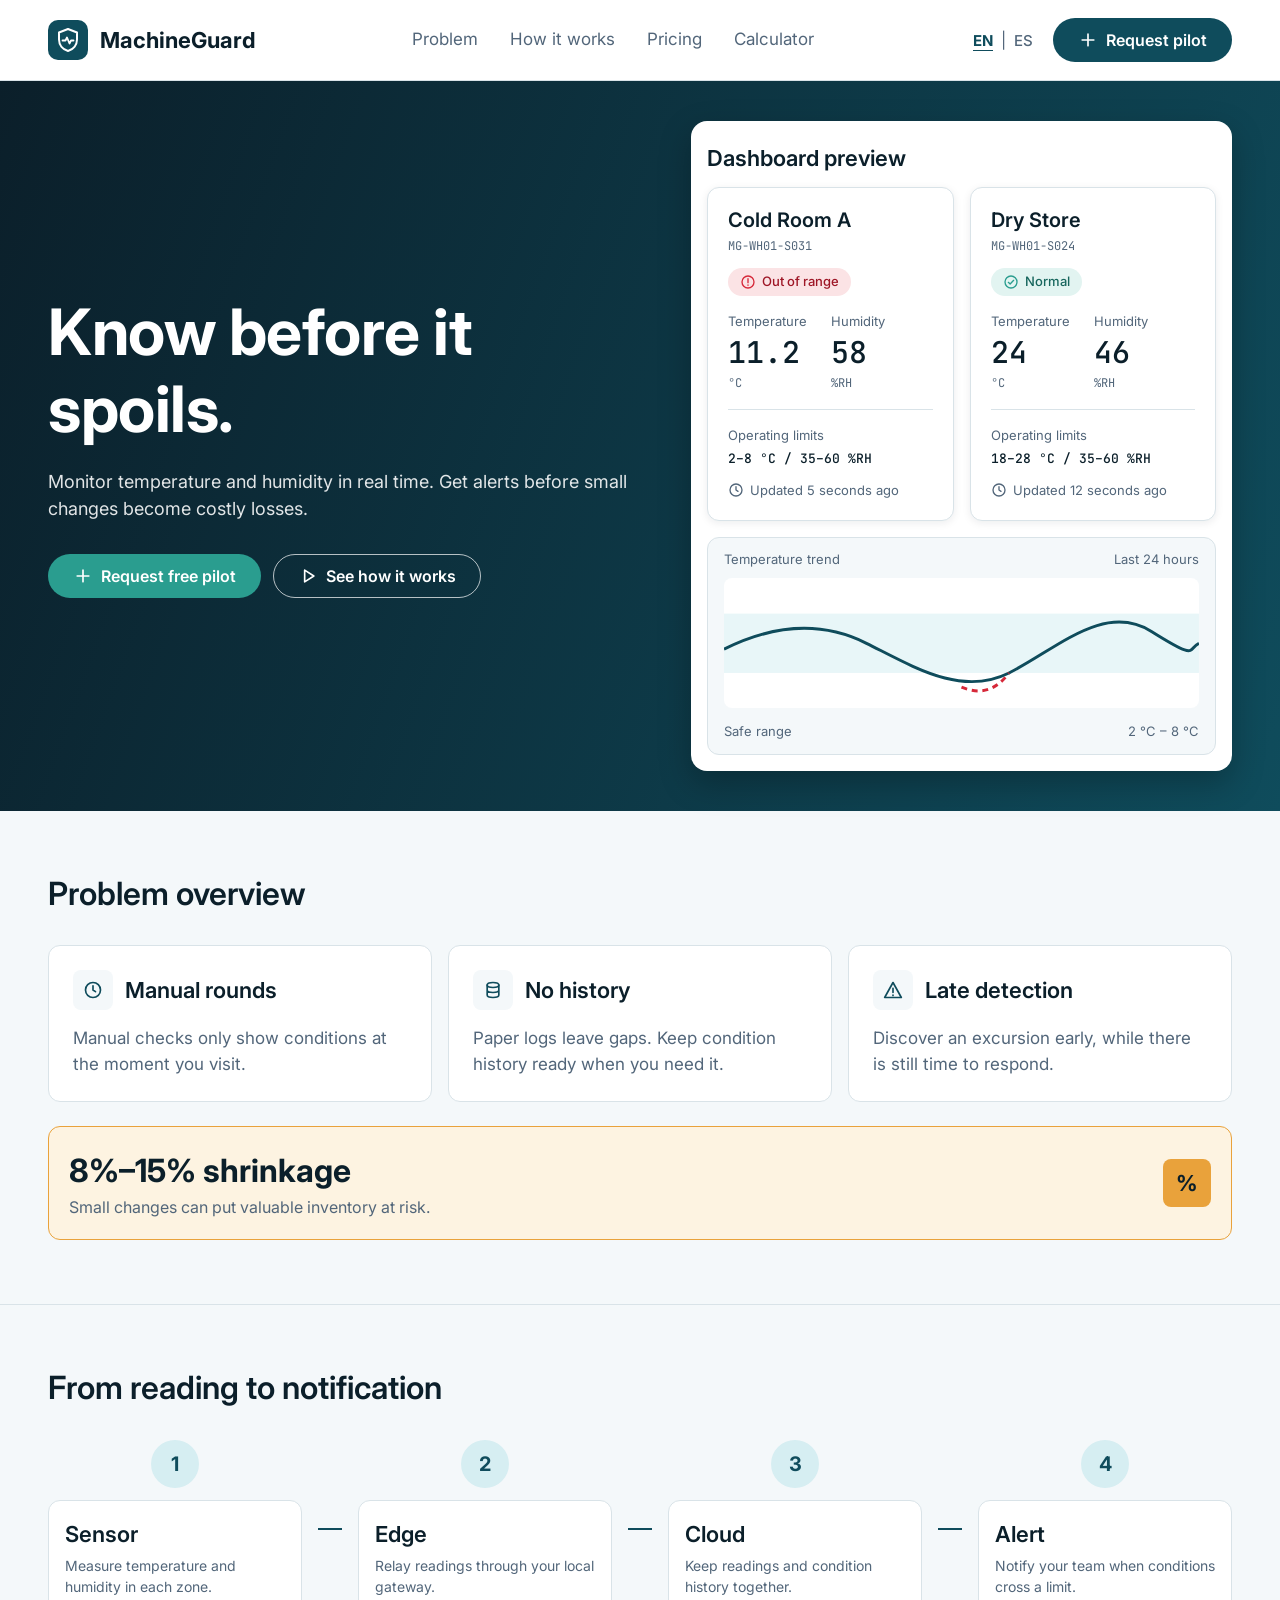
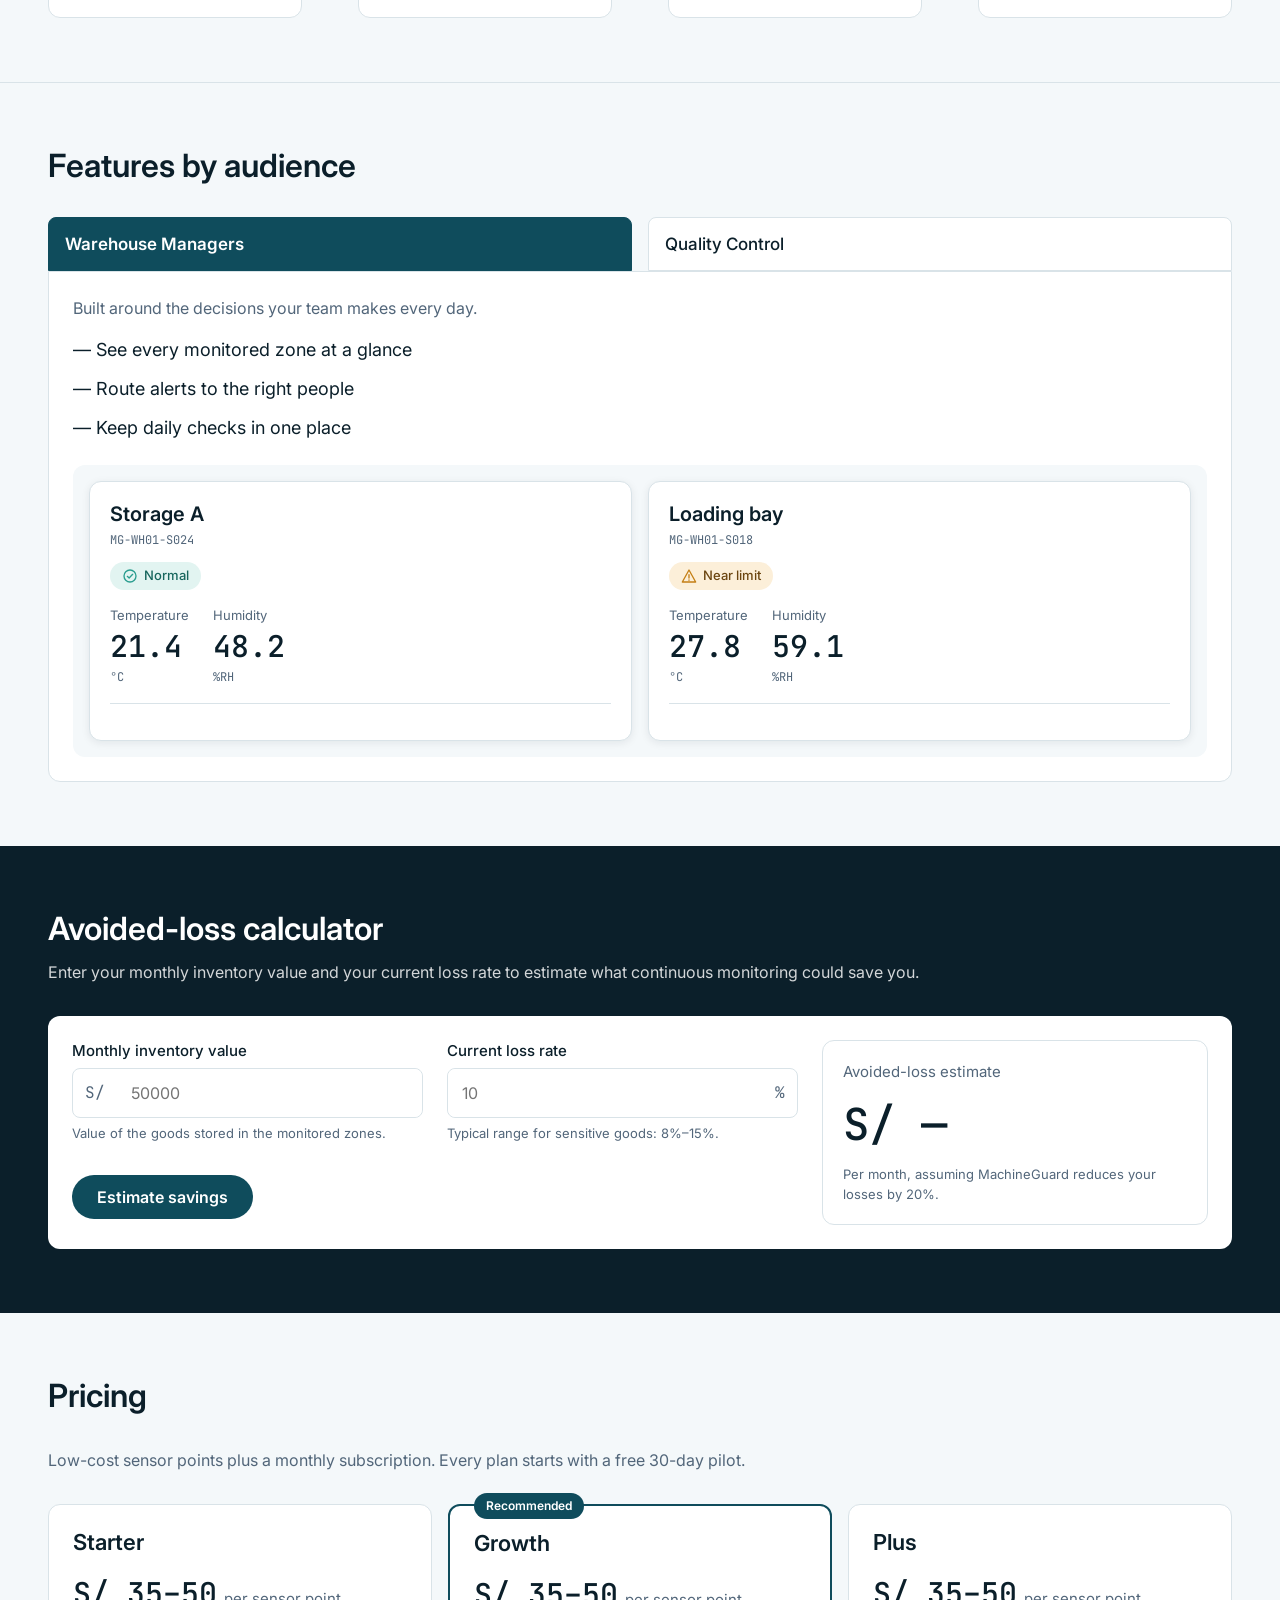
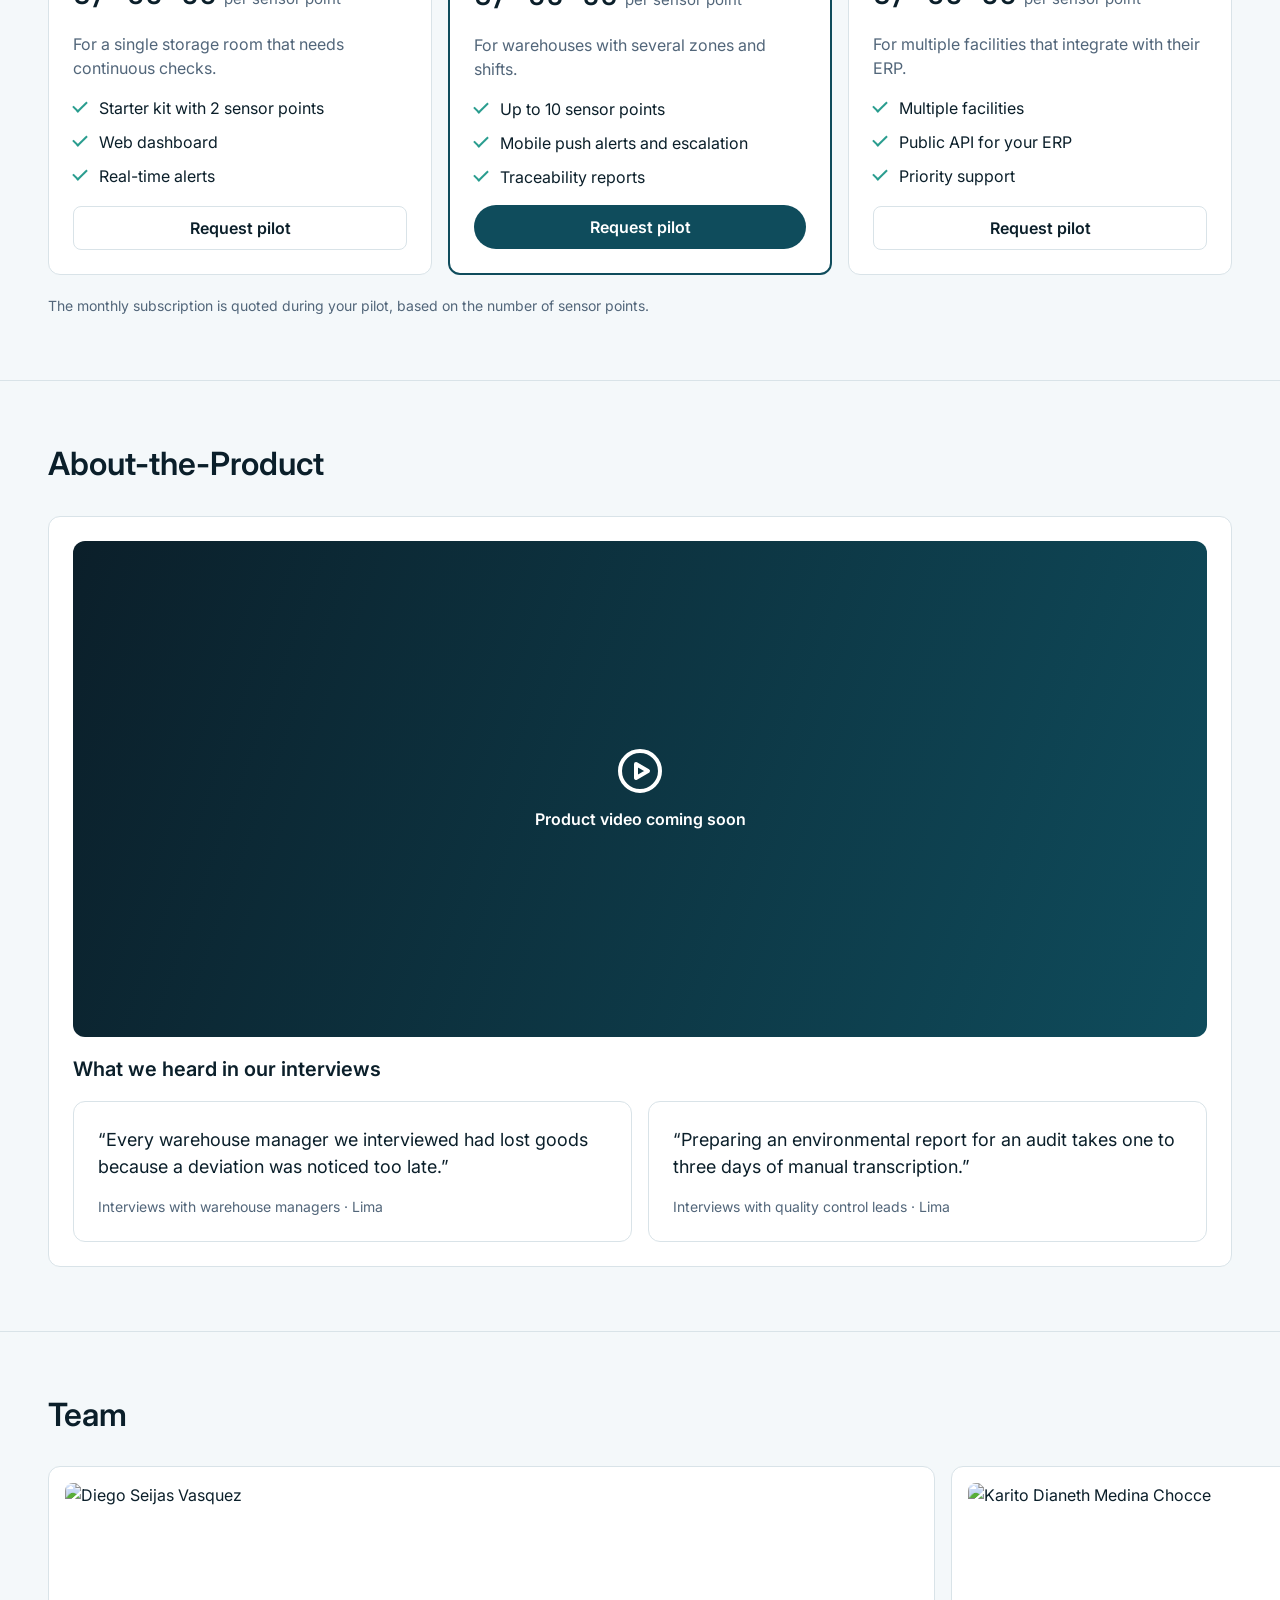
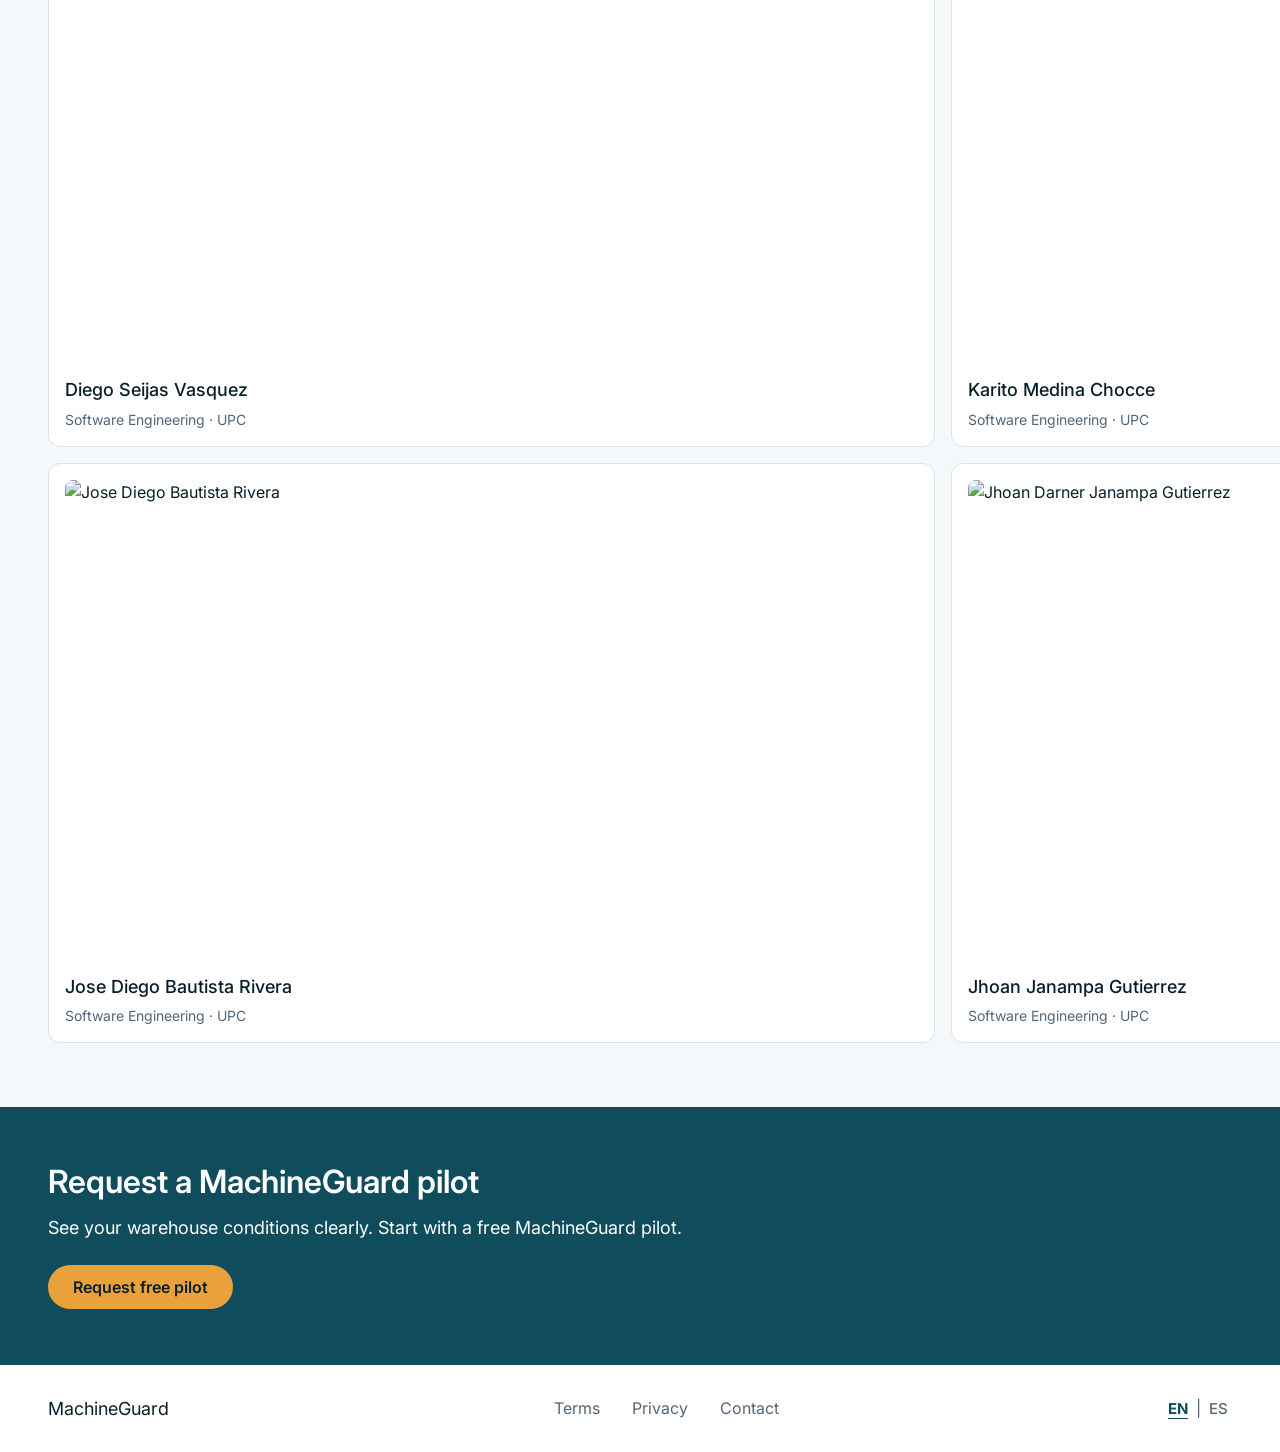
==== index.html @ 2f86d871 "feat(landing): add page structure and design system styles" ====
<!DOCTYPE html>
<html lang="en">
<head>
  <meta charset="UTF-8">
  <meta name="viewport" content="width=device-width, initial-scale=1">
  <title>MachineGuard – Low-cost temperature &amp; humidity monitoring for warehouses</title>
  <meta name="description" content="Continuous IoT monitoring with real-time alerts and audit-ready traceability. Starts at S/ 35 per sensor point.">
  <meta name="keywords" content="environmental monitoring, warehouse, IoT, temperature, humidity, alerts, traceability, Peru">
  <meta name="author" content="MachineGuard Team">
  <meta name="theme-color" content="#0F4C5C">
  <link rel="canonical" href="https://machineguard.github.io/MachineGuard-LandingPage/">
  <link rel="alternate" hreflang="en" href="https://machineguard.github.io/MachineGuard-LandingPage/?lang=en">
  <link rel="alternate" hreflang="es-419" href="https://machineguard.github.io/MachineGuard-LandingPage/?lang=es">

  <meta property="og:type" content="website">
  <meta property="og:title" content="MachineGuard – Know before it spoils">
  <meta property="og:description" content="Low-cost temperature and humidity monitoring with real-time alerts for warehouses.">
  <meta property="og:image" content="https://machineguard.github.io/MachineGuard-LandingPage/assets/img/og-image.png">
  <meta property="og:url" content="https://machineguard.github.io/MachineGuard-LandingPage/">

  <link rel="icon" href="assets/img/favicon.svg" type="image/svg+xml">
  <link rel="preconnect" href="https://fonts.googleapis.com">
  <link rel="preconnect" href="https://fonts.gstatic.com" crossorigin>
  <link href="https://fonts.googleapis.com/css2?family=Inter:wght@400;500;600;700&family=JetBrains+Mono:wght@500&display=swap" rel="stylesheet">
  <link rel="stylesheet" href="assets/css/styles.css">

  <script type="application/ld+json">
  {
    "@context": "https://schema.org",
    "@type": "SoftwareApplication",
    "name": "MachineGuard",
    "applicationCategory": "BusinessApplication",
    "operatingSystem": "Web, Android, iOS",
    "description": "IoT temperature and humidity monitoring with real-time alerts and audit-ready traceability for warehouses.",
    "offers": { "@type": "Offer", "price": "35", "priceCurrency": "PEN" }
  }
  </script>
</head>
<body>
  <a class="skip-link" href="#main" data-i18n="skip">Skip to content</a>

  <header class="site-header">
    <div class="container header-inner">
      <a class="brand" href="#top" aria-label="MachineGuard home">
        <svg class="brand-mark" viewBox="0 0 40 40" aria-hidden="true"><rect width="40" height="40" rx="10" fill="#0F4C5C"/><path d="M20 9l9 3.5v7c0 5.6-3.8 9.9-9 11.5-5.2-1.6-9-5.9-9-11.5v-7L20 9z" fill="none" stroke="#fff" stroke-width="2" stroke-linejoin="round"/><path d="M14.5 20.5h3l1.5-3 2.5 6 1.5-3h2.5" fill="none" stroke="#fff" stroke-width="1.8" stroke-linecap="round" stroke-linejoin="round"/></svg>
        <span>MachineGuard</span>
      </a>
      <nav class="main-nav" id="main-nav" aria-label="Main">
        <a href="#problem" data-i18n="nav.problem">Problem</a>
        <a href="#how" data-i18n="nav.how">How it works</a>
        <a href="#pricing" data-i18n="nav.pricing">Pricing</a>
        <a href="#calculator" data-i18n="nav.calculator">Calculator</a>
      </nav>
      <div class="header-actions">
        <div class="lang-switch" role="group" aria-label="Language">
          <button type="button" data-lang="en" aria-pressed="true">EN</button><span aria-hidden="true">|</span><button type="button" data-lang="es" aria-pressed="false">ES</button>
        </div>
        <button type="button" class="btn btn-primary js-open-pilot">
          <svg class="icon" viewBox="0 0 24 24" aria-hidden="true"><path d="M12 5v14M5 12h14"/></svg>
          <span data-i18n="cta.requestPilot">Request pilot</span>
        </button>
        <button type="button" class="menu-toggle" aria-controls="main-nav" aria-expanded="false" aria-label="Open menu" data-i18n-aria="menu">
          <svg class="icon" viewBox="0 0 24 24" aria-hidden="true"><path d="M4 7h16M4 12h16M4 17h16"/></svg>
        </button>
      </div>
    </div>
  </header>

  <main id="main">
    <section class="hero" id="top">
      <div class="container hero-inner">
        <div class="hero-copy">
          <h1 data-i18n="hero.title">Know before it spoils.</h1>
          <p class="lead" data-i18n="hero.lead">Monitor temperature and humidity in real time. Get alerts before small changes become costly losses.</p>
          <div class="hero-actions">
            <button type="button" class="btn btn-accent-green js-open-pilot">
              <svg class="icon" viewBox="0 0 24 24" aria-hidden="true"><path d="M12 5v14M5 12h14"/></svg>
              <span data-i18n="cta.requestFreePilot">Request free pilot</span>
            </button>
            <a class="btn btn-ghost-light" href="#how">
              <svg class="icon" viewBox="0 0 24 24" aria-hidden="true"><path d="M8 5l11 7-11 7z"/></svg>
              <span data-i18n="hero.secondary">See how it works</span>
            </a>
          </div>
        </div>

        <div class="preview-card" aria-label="Dashboard preview" data-i18n-aria="preview.label">
          <h2 class="preview-title" data-i18n="preview.title">Dashboard preview</h2>
          <div class="zone-grid">
            <article class="zone-card">
              <header><h3>Cold Room A</h3><span class="device">MG-WH01-S031</span></header>
              <span class="chip chip-error"><svg class="icon" viewBox="0 0 24 24" aria-hidden="true"><circle cx="12" cy="12" r="9"/><path d="M12 7v6M12 16.5v.5"/></svg><span data-i18n="state.out">Out of range</span></span>
              <dl class="readings">
                <div><dt data-i18n="var.temp">Temperature</dt><dd><span class="value">11.2</span><span class="unit">°C</span></dd></div>
                <div><dt data-i18n="var.hum">Humidity</dt><dd><span class="value">58</span><span class="unit">%RH</span></dd></div>
              </dl>
              <p class="limits"><span data-i18n="zone.limits">Operating limits</span><span class="mono">2–8 °C / 35–60 %RH</span></p>
              <p class="updated"><svg class="icon" viewBox="0 0 24 24" aria-hidden="true"><circle cx="12" cy="12" r="9"/><path d="M12 7v5l3 2"/></svg><span data-i18n="zone.updated5">Updated 5 seconds ago</span></p>
            </article>
            <article class="zone-card">
              <header><h3>Dry Store</h3><span class="device">MG-WH01-S024</span></header>
              <span class="chip chip-ok"><svg class="icon" viewBox="0 0 24 24" aria-hidden="true"><circle cx="12" cy="12" r="9"/><path d="M8 12.5l2.7 2.5L16 9.5"/></svg><span data-i18n="state.normal">Normal</span></span>
              <dl class="readings">
                <div><dt data-i18n="var.temp">Temperature</dt><dd><span class="value">24</span><span class="unit">°C</span></dd></div>
                <div><dt data-i18n="var.hum">Humidity</dt><dd><span class="value">46</span><span class="unit">%RH</span></dd></div>
              </dl>
              <p class="limits"><span data-i18n="zone.limits">Operating limits</span><span class="mono">18–28 °C / 35–60 %RH</span></p>
              <p class="updated"><svg class="icon" viewBox="0 0 24 24" aria-hidden="true"><circle cx="12" cy="12" r="9"/><path d="M12 7v5l3 2"/></svg><span data-i18n="zone.updated12">Updated 12 seconds ago</span></p>
            </article>
          </div>
          <figure class="trend">
            <figcaption><span data-i18n="preview.trend">Temperature trend</span><span data-i18n="preview.last24">Last 24 hours</span></figcaption>
            <svg viewBox="0 0 400 110" role="img" aria-label="Temperature trend chart with safe range band" data-i18n-aria="preview.chart">
              <rect x="0" y="30" width="400" height="50" fill="#D6EEF2" opacity=".55"/>
              <path d="M0 60 C40 40 80 35 120 55 S200 100 240 80 S320 20 360 45 S390 60 400 55" fill="none" stroke="#0F4C5C" stroke-width="2.5"/>
              <path d="M200 92 C215 98 228 96 240 80" fill="none" stroke="#D62839" stroke-width="2.5" stroke-dasharray="5 4"/>
            </svg>
            <p class="trend-foot"><span data-i18n="preview.safe">Safe range</span><span>2 °C – 8 °C</span></p>
          </figure>
        </div>
      </div>
    </section>

    <section class="section" id="problem" aria-labelledby="problem-title">
      <div class="container">
        <h2 id="problem-title" data-i18n="problem.title">Problem overview</h2>
        <div class="card-grid-3">
          <article class="card feature">
            <h3><span class="icon-box"><svg class="icon" viewBox="0 0 24 24" aria-hidden="true"><circle cx="12" cy="12" r="9"/><path d="M12 7v5l3 2"/></svg></span><span data-i18n="problem.c1.t">Manual rounds</span></h3>
            <p data-i18n="problem.c1.d">Manual checks only show conditions at the moment you visit.</p>
          </article>
          <article class="card feature">
            <h3><span class="icon-box"><svg class="icon" viewBox="0 0 24 24" aria-hidden="true"><ellipse cx="12" cy="6" rx="7" ry="3"/><path d="M5 6v12c0 1.7 3.1 3 7 3s7-1.3 7-3V6M5 12c0 1.7 3.1 3 7 3s7-1.3 7-3"/></svg></span><span data-i18n="problem.c2.t">No history</span></h3>
            <p data-i18n="problem.c2.d">Paper logs leave gaps. Keep condition history ready when you need it.</p>
          </article>
          <article class="card feature">
            <h3><span class="icon-box"><svg class="icon" viewBox="0 0 24 24" aria-hidden="true"><path d="M12 3l10 18H2L12 3z"/><path d="M12 10v5M12 18v.5"/></svg></span><span data-i18n="problem.c3.t">Late detection</span></h3>
            <p data-i18n="problem.c3.d">Discover an excursion early, while there is still time to respond.</p>
          </article>
        </div>
        <div class="banner-warn">
          <div>
            <p class="banner-figure">8%–15% <span data-i18n="problem.banner.word">shrinkage</span></p>
            <p data-i18n="problem.banner.d">Small changes can put valuable inventory at risk.</p>
          </div>
          <span class="banner-icon" aria-hidden="true">%</span>
        </div>
      </div>
    </section>

    <section class="section section-divider" id="how" aria-labelledby="how-title">
      <div class="container">
        <h2 id="how-title" data-i18n="how.title">From reading to notification</h2>
        <ol class="steps">
          <li><span class="step-num">1</span><div class="card"><h3 data-i18n="how.s1.t">Sensor</h3><p data-i18n="how.s1.d">Measure temperature and humidity in each zone.</p></div></li>
          <li><span class="step-num">2</span><div class="card"><h3 data-i18n="how.s2.t">Edge</h3><p data-i18n="how.s2.d">Relay readings through your local gateway.</p></div></li>
          <li><span class="step-num">3</span><div class="card"><h3 data-i18n="how.s3.t">Cloud</h3><p data-i18n="how.s3.d">Keep readings and condition history together.</p></div></li>
          <li><span class="step-num">4</span><div class="card"><h3 data-i18n="how.s4.t">Alert</h3><p data-i18n="how.s4.d">Notify your team when conditions cross a limit.</p></div></li>
        </ol>
      </div>
    </section>

    <section class="section section-divider" id="features" aria-labelledby="features-title">
      <div class="container">
        <h2 id="features-title" data-i18n="features.title">Features by audience</h2>
        <div class="tabs" role="tablist" aria-label="Audience">
          <button type="button" role="tab" id="tab-wh" aria-controls="panel-wh" aria-selected="true" data-i18n="features.wh">Warehouse Managers</button>
          <button type="button" role="tab" id="tab-qc" aria-controls="panel-qc" aria-selected="false" tabindex="-1" data-i18n="features.qc">Quality Control</button>
        </div>
        <div class="tab-panel" role="tabpanel" id="panel-wh" aria-labelledby="tab-wh">
          <div class="card">
            <p class="muted" data-i18n="features.intro">Built around the decisions your team makes every day.</p>
            <ul class="dash-list">
              <li data-i18n="features.wh.1">See every monitored zone at a glance</li>
              <li data-i18n="features.wh.2">Route alerts to the right people</li>
              <li data-i18n="features.wh.3">Keep daily checks in one place</li>
            </ul>
            <div class="zone-grid zone-grid-sm">
              <article class="zone-card"><header><h3>Storage A</h3><span class="device">MG-WH01-S024</span></header><span class="chip chip-ok"><svg class="icon" viewBox="0 0 24 24" aria-hidden="true"><circle cx="12" cy="12" r="9"/><path d="M8 12.5l2.7 2.5L16 9.5"/></svg><span data-i18n="state.normal">Normal</span></span><dl class="readings"><div><dt data-i18n="var.temp">Temperature</dt><dd><span class="value">21.4</span><span class="unit">°C</span></dd></div><div><dt data-i18n="var.hum">Humidity</dt><dd><span class="value">48.2</span><span class="unit">%RH</span></dd></div></dl></article>
              <article class="zone-card"><header><h3>Loading bay</h3><span class="device">MG-WH01-S018</span></header><span class="chip chip-warn"><svg class="icon" viewBox="0 0 24 24" aria-hidden="true"><path d="M12 3l10 18H2L12 3z"/><path d="M12 10v5M12 18v.5"/></svg><span data-i18n="state.near">Near limit</span></span><dl class="readings"><div><dt data-i18n="var.temp">Temperature</dt><dd><span class="value">27.8</span><span class="unit">°C</span></dd></div><div><dt data-i18n="var.hum">Humidity</dt><dd><span class="value">59.1</span><span class="unit">%RH</span></dd></div></dl></article>
            </div>
          </div>
        </div>
        <div class="tab-panel" role="tabpanel" id="panel-qc" aria-labelledby="tab-qc" hidden>
          <div class="card">
            <p class="muted" data-i18n="features.intro">Built around the decisions your team makes every day.</p>
            <ul class="dash-list">
              <li data-i18n="features.qc.1">Review temperature and humidity history</li>
              <li data-i18n="features.qc.2">Trace events and corrective actions</li>
              <li data-i18n="features.qc.3">Prepare records for quality reviews</li>
            </ul>
            <div class="zone-grid zone-grid-sm">
              <article class="zone-card"><header><h3>Cold Room A</h3><span class="device">MG-WH01-S031</span></header><span class="chip chip-error"><svg class="icon" viewBox="0 0 24 24" aria-hidden="true"><circle cx="12" cy="12" r="9"/><path d="M12 7v6M12 16.5v.5"/></svg><span data-i18n="state.out">Out of range</span></span><dl class="readings"><div><dt data-i18n="var.temp">Temperature</dt><dd><span class="value">11.2</span><span class="unit">°C</span></dd></div><div><dt data-i18n="var.hum">Humidity</dt><dd><span class="value">64.8</span><span class="unit">%RH</span></dd></div></dl></article>
              <article class="zone-card"><header><h3>Dry Store</h3><span class="device">MG-WH01-S024</span></header><span class="chip chip-ok"><svg class="icon" viewBox="0 0 24 24" aria-hidden="true"><circle cx="12" cy="12" r="9"/><path d="M8 12.5l2.7 2.5L16 9.5"/></svg><span data-i18n="state.normal">Normal</span></span><dl class="readings"><div><dt data-i18n="var.temp">Temperature</dt><dd><span class="value">24.0</span><span class="unit">°C</span></dd></div><div><dt data-i18n="var.hum">Humidity</dt><dd><span class="value">48.2</span><span class="unit">%RH</span></dd></div></dl></article>
            </div>
          </div>
        </div>
      </div>
    </section>

    <section class="section section-dark" id="calculator" aria-labelledby="calc-title">
      <div class="container">
        <h2 id="calc-title" data-i18n="calc.title">Avoided-loss calculator</h2>
        <p class="lead-sm" data-i18n="calc.lead">Enter your monthly inventory value and your current loss rate to estimate what continuous monitoring could save you.</p>
        <form class="calc-card" id="calc-form" novalidate>
          <div class="field">
            <label for="calc-value" data-i18n="calc.value">Monthly inventory value</label>
            <div class="input-affix"><span>S/</span><input id="calc-value" name="value" type="number" inputmode="decimal" min="1" step="any" placeholder="50000" aria-describedby="calc-value-help calc-value-error"></div>
            <p class="help" id="calc-value-help" data-i18n="calc.valueHelp">Value of the goods stored in the monitored zones.</p>
            <p class="error" id="calc-value-error" aria-live="polite"></p>
          </div>
          <div class="field">
            <label for="calc-rate" data-i18n="calc.rate">Current loss rate</label>
            <div class="input-affix"><input id="calc-rate" name="rate" type="number" inputmode="decimal" min="0.1" max="100" step="any" placeholder="10" aria-describedby="calc-rate-help calc-rate-error"><span>%</span></div>
            <p class="help" id="calc-rate-help" data-i18n="calc.rateHelp">Typical range for sensitive goods: 8%–15%.</p>
            <p class="error" id="calc-rate-error" aria-live="polite"></p>
          </div>
          <div class="calc-result" aria-live="polite">
            <p class="result-label" data-i18n="calc.result">Avoided-loss estimate</p>
            <p class="result-value mono" id="calc-output">S/ —</p>
            <p class="help" id="calc-detail" data-i18n="calc.resultHelp">Per month, assuming MachineGuard reduces your losses by 20%.</p>
          </div>
          <div class="calc-actions">
            <button type="submit" class="btn btn-primary" data-i18n="calc.submit">Estimate savings</button>
          </div>
        </form>
      </div>
    </section>

    <section class="section" id="pricing" aria-labelledby="pricing-title">
      <div class="container">
        <h2 id="pricing-title" data-i18n="pricing.title">Pricing</h2>
        <p class="lead-sm muted" data-i18n="pricing.lead">Low-cost sensor points plus a monthly subscription. Every plan starts with a free 30-day pilot.</p>
        <div class="card-grid-3 pricing">
          <article class="card plan">
            <h3>Starter</h3>
            <p class="price"><span class="mono">S/ 35–50</span> <small data-i18n="pricing.perPoint">per sensor point</small></p>
            <p class="muted" data-i18n="pricing.starter.d">For a single storage room that needs continuous checks.</p>
            <ul class="check-list">
              <li data-i18n="pricing.starter.1">Starter kit with 2 sensor points</li>
              <li data-i18n="pricing.f.dashboard">Web dashboard</li>
              <li data-i18n="pricing.f.alerts">Real-time alerts</li>
            </ul>
            <button type="button" class="btn btn-outline js-open-pilot" data-plan="Starter" data-i18n="cta.requestPilot">Request pilot</button>
          </article>
          <article class="card plan plan-featured">
            <span class="plan-badge" data-i18n="pricing.recommended">Recommended</span>
            <h3>Growth</h3>
            <p class="price"><span class="mono">S/ 35–50</span> <small data-i18n="pricing.perPoint">per sensor point</small></p>
            <p class="muted" data-i18n="pricing.growth.d">For warehouses with several zones and shifts.</p>
            <ul class="check-list">
              <li data-i18n="pricing.growth.1">Up to 10 sensor points</li>
              <li data-i18n="pricing.f.mobile">Mobile push alerts and escalation</li>
              <li data-i18n="pricing.f.reports">Traceability reports</li>
            </ul>
            <button type="button" class="btn btn-primary js-open-pilot" data-plan="Growth" data-i18n="cta.requestPilot">Request pilot</button>
          </article>
          <article class="card plan">
            <h3>Plus</h3>
            <p class="price"><span class="mono">S/ 35–50</span> <small data-i18n="pricing.perPoint">per sensor point</small></p>
            <p class="muted" data-i18n="pricing.plus.d">For multiple facilities that integrate with their ERP.</p>
            <ul class="check-list">
              <li data-i18n="pricing.plus.1">Multiple facilities</li>
              <li data-i18n="pricing.f.api">Public API for your ERP</li>
              <li data-i18n="pricing.f.support">Priority support</li>
            </ul>
            <button type="button" class="btn btn-outline js-open-pilot" data-plan="Plus" data-i18n="cta.requestPilot">Request pilot</button>
          </article>
        </div>
        <p class="note" data-i18n="pricing.note">The monthly subscription is quoted during your pilot, based on the number of sensor points.</p>
      </div>
    </section>

    <section class="section section-divider" id="product" aria-labelledby="product-title">
      <div class="container">
        <h2 id="product-title" data-i18n="product.title">About-the-Product</h2>
        <div class="card about-product">
          <div class="video-frame" id="product-video">
            <svg class="icon icon-lg" viewBox="0 0 24 24" aria-hidden="true"><circle cx="12" cy="12" r="10"/><path d="M10 8.5l6 3.5-6 3.5z"/></svg>
            <p data-i18n="product.video">Product video coming soon</p>
          </div>
          <h3 class="heard-title" data-i18n="product.heard">What we heard in our interviews</h3>
          <div class="card-grid-2">
            <blockquote class="card quote">
              <p data-i18n="product.q1">“Every warehouse manager we interviewed had lost goods because a deviation was noticed too late.”</p>
              <footer data-i18n="product.q1.src">Interviews with warehouse managers · Lima</footer>
            </blockquote>
            <blockquote class="card quote">
              <p data-i18n="product.q2">“Preparing an environmental report for an audit takes one to three days of manual transcription.”</p>
              <footer data-i18n="product.q2.src">Interviews with quality control leads · Lima</footer>
            </blockquote>
          </div>
        </div>
      </div>
    </section>

    <section class="section section-divider" id="team" aria-labelledby="team-title">
      <div class="container">
        <h2 id="team-title" data-i18n="team.title">Team</h2>
        <ul class="team-grid">
          <li class="card member"><img src="assets/img/team/diego-seijas.jpg" alt="Diego Seijas Vasquez" loading="lazy" width="480" height="480"><h3>Diego Seijas Vasquez</h3><p data-i18n="team.career">Software Engineering · UPC</p></li>
          <li class="card member"><img src="assets/img/team/karito.jpg" alt="Karito Dianeth Medina Chocce" loading="lazy" width="480" height="480"><h3>Karito Medina Chocce</h3><p data-i18n="team.career">Software Engineering · UPC</p></li>
          <li class="card member"><img src="assets/img/team/camilla.jpg" alt="Camilla Leonor Espinoza Vivas" loading="lazy" width="480" height="480"><h3>Camilla Espinoza Vivas</h3><p data-i18n="team.career">Software Engineering · UPC</p></li>
          <li class="card member"><div class="avatar" aria-hidden="true">SD</div><h3>Sandro Dinklange Arevalo</h3><p data-i18n="team.career">Software Engineering · UPC</p></li>
          <li class="card member"><img src="assets/img/team/jose-bautista.jpg" alt="Jose Diego Bautista Rivera" loading="lazy" width="480" height="480"><h3>Jose Diego Bautista Rivera</h3><p data-i18n="team.career">Software Engineering · UPC</p></li>
          <li class="card member"><img src="assets/img/team/jhoan.jpg" alt="Jhoan Darner Janampa Gutierrez" loading="lazy" width="480" height="480"><h3>Jhoan Janampa Gutierrez</h3><p data-i18n="team.career">Software Engineering · UPC</p></li>
          <li class="card member"><img src="assets/img/team/pedro.jpg" alt="Pedro Omar Lecca Villalobos" loading="lazy" width="480" height="480"><h3>Pedro Lecca Villalobos</h3><p data-i18n="team.career">Software Engineering · UPC</p></li>
        </ul>
      </div>
    </section>

    <section class="final-cta" aria-labelledby="final-title">
      <div class="container">
        <h2 id="final-title" data-i18n="final.title">Request a MachineGuard pilot</h2>
        <p data-i18n="final.d">See your warehouse conditions clearly. Start with a free MachineGuard pilot.</p>
        <button type="button" class="btn btn-amber js-open-pilot" data-i18n="cta.requestFreePilot">Request free pilot</button>
      </div>
    </section>
  </main>

  <footer class="site-footer">
    <div class="container footer-inner">
      <span class="footer-brand">MachineGuard</span>
      <nav aria-label="Legal">
        <a href="terms.html" data-i18n="footer.terms">Terms</a>
        <a href="privacy.html" data-i18n="footer.privacy">Privacy</a>
        <a href="mailto:contacto@machineguard.pe" data-i18n="footer.contact">Contact</a>
      </nav>
      <div class="lang-switch" role="group" aria-label="Language">
        <button type="button" data-lang="en" aria-pressed="true">EN</button><span aria-hidden="true">|</span><button type="button" data-lang="es" aria-pressed="false">ES</button>
      </div>
    </div>
  </footer>

  <dialog class="pilot-dialog" id="pilot-dialog" aria-labelledby="pilot-title">
    <form id="pilot-form" novalidate>
      <header class="dialog-head">
        <h2 id="pilot-title" data-i18n="pilot.title">Request a free pilot</h2>
        <button type="button" class="icon-btn js-close-pilot" aria-label="Close" data-i18n-aria="close">
          <svg class="icon" viewBox="0 0 24 24" aria-hidden="true"><path d="M6 6l12 12M18 6L6 18"/></svg>
        </button>
      </header>
      <p class="muted" data-i18n="pilot.lead">Try MachineGuard for 30 days in your warehouse with assisted installation.</p>
      <div class="form-grid">
        <div class="field"><label for="pf-company" data-i18n="pilot.company">Company</label><input id="pf-company" name="companyName" autocomplete="organization" required maxlength="150"><p class="error" aria-live="polite"></p></div>
        <div class="field"><label for="pf-contact" data-i18n="pilot.contact">Contact name</label><input id="pf-contact" name="contactName" autocomplete="name" required maxlength="150"><p class="error" aria-live="polite"></p></div>
        <div class="field"><label for="pf-email" data-i18n="pilot.email">Work email</label><input id="pf-email" name="contactEmail" type="email" autocomplete="email" required maxlength="150"><p class="error" aria-live="polite"></p></div>
        <div class="field"><label for="pf-phone" data-i18n="pilot.phone">Phone</label><input id="pf-phone" name="contactPhone" type="tel" autocomplete="tel" required maxlength="30" placeholder="+51 9XX XXX XXX"><p class="error" aria-live="polite"></p></div>
        <div class="field field-full">
          <label for="pf-industry" data-i18n="pilot.industry">Industry</label>
          <select id="pf-industry" name="industry" required>
            <option value="" data-i18n="pilot.industry.choose">Select an option</option>
            <option value="FOOD" data-i18n="pilot.industry.food">Food and beverages</option>
            <option value="PHARMA" data-i18n="pilot.industry.pharma">Pharmaceutical and medical devices</option>
            <option value="CHEMICAL" data-i18n="pilot.industry.chemical">Chemicals</option>
            <option value="VETERINARY" data-i18n="pilot.industry.vet">Veterinary and animal nutrition</option>
            <option value="OTHER" data-i18n="pilot.industry.other">Other manufacturing or storage</option>
          </select>
          <p class="error" aria-live="polite"></p>
        </div>
        <div class="field field-full">
          <label for="pf-loss" data-i18n="pilot.loss">Estimated monthly loss (optional)</label>
          <div class="input-affix"><span>S/</span><input id="pf-loss" name="estimatedMonthlyLoss" type="number" inputmode="decimal" min="0" step="any"></div>
          <p class="help" data-i18n="pilot.lossHelp">Filled in automatically if you used the calculator.</p>
        </div>
        <div class="field field-full check">
          <input id="pf-terms" name="acceptTerms" type="checkbox" required>
          <label for="pf-terms"><span data-i18n="pilot.terms1">I accept the</span> <a href="terms.html" target="_blank" rel="noopener" data-i18n="footer.terms">Terms</a> <span data-i18n="pilot.terms2">and the</span> <a href="privacy.html" target="_blank" rel="noopener" data-i18n="footer.privacy">Privacy</a> <span data-i18n="pilot.terms3">policy.</span></label>
          <p class="error" aria-live="polite"></p>
        </div>
      </div>
      <p class="form-status" id="pilot-status" role="status" aria-live="polite"></p>
      <div class="dialog-actions">
        <button type="button" class="btn btn-outline js-close-pilot" data-i18n="pilot.cancel">Cancel</button>
        <button type="submit" class="btn btn-primary" data-i18n="pilot.submit">Send request</button>
      </div>
    </form>
    <div class="pilot-success" id="pilot-success" hidden>
      <svg class="icon icon-lg ok" viewBox="0 0 24 24" aria-hidden="true"><circle cx="12" cy="12" r="9"/><path d="M8 12.5l2.7 2.5L16 9.5"/></svg>
      <h2 data-i18n="pilot.ok.title">Request received</h2>
      <p data-i18n="pilot.ok.d">Thank you. Our team will contact you within two business days to schedule your pilot.</p>
      <button type="button" class="btn btn-primary js-close-pilot" data-i18n="pilot.ok.close">Done</button>
    </div>
  </dialog>

  <script src="assets/js/config.js"></script>
  <script src="assets/js/i18n.js"></script>
  <script src="assets/js/main.js"></script>
</body>
</html>
---- assets/css/styles.css ----
:root {
  --mg-primary: #0F4C5C;
  --mg-primary-container: #D6EEF2;
  --mg-ok: #2A9D8F;
  --mg-warn: #E9A23B;
  --mg-error: #D62839;
  --mg-offline: #8A97A3;
  --mg-navy: #0B1F2A;
  --mg-slate: #52667A;
  --mg-bg: #F4F8FA;
  --mg-surface: #FFFFFF;
  --mg-border: #D9E3E8;
  --mg-radius: 12px;
  --mg-shadow: 0 2px 8px rgba(11, 31, 42, .08);
  --font: 'Inter', system-ui, sans-serif;
  --mono: 'JetBrains Mono', monospace;
}

*, *::before, *::after { box-sizing: border-box; }
html { scroll-behavior: smooth; scroll-padding-top: 88px; }
body { margin: 0; font-family: var(--font); font-size: 16px; line-height: 1.5; color: var(--mg-navy); background: var(--mg-bg); }
img { max-width: 100%; display: block; }
h1, h2, h3 { margin: 0; line-height: 1.2; }
h2 { font-size: 32px; font-weight: 600; margin-bottom: 32px; }
h3 { font-size: 22px; font-weight: 600; }
p { margin: 0; }
a { color: inherit; }
[hidden] { display: none !important; }

.container { width: 100%; max-width: 1232px; margin: 0 auto; padding: 0 24px; }
.mono { font-family: var(--mono); font-weight: 500; }
.muted { color: var(--mg-slate); }
.icon { width: 20px; height: 20px; fill: none; stroke: currentColor; stroke-width: 2; stroke-linecap: round; stroke-linejoin: round; flex-shrink: 0; }
.icon-lg { width: 48px; height: 48px; }

.skip-link { position: absolute; left: -999px; top: 8px; background: var(--mg-primary); color: #fff; padding: 8px 16px; border-radius: 8px; z-index: 100; }
.skip-link:focus { left: 8px; }
:focus-visible { outline: 2px solid var(--mg-primary); outline-offset: 2px; }
.section-dark :focus-visible, .hero :focus-visible, .final-cta :focus-visible { outline-color: #fff; }

/* Buttons */
.btn { display: inline-flex; align-items: center; justify-content: center; gap: 8px; min-height: 44px; padding: 10px 24px; border-radius: 999px; border: 1.5px solid transparent; font: 600 16px var(--font); text-decoration: none; cursor: pointer; transition: background .15s, transform .15s; }
.btn:active { transform: translateY(1px); }
.btn-primary { background: var(--mg-primary); color: #fff; }
.btn-primary:hover { background: #0c3e4b; }
.btn-accent-green { background: var(--mg-ok); color: #fff; }
.btn-accent-green:hover { background: #238a7e; }
.btn-ghost-light { color: #fff; border-color: rgba(255, 255, 255, .7); background: transparent; }
.btn-ghost-light:hover { background: rgba(255, 255, 255, .08); }
.btn-outline { background: var(--mg-surface); color: var(--mg-navy); border-color: var(--mg-border); border-radius: 8px; }
.btn-outline:hover { border-color: var(--mg-primary); }
.btn-amber { background: var(--mg-warn); color: var(--mg-navy); }
.btn-amber:hover { background: #df9426; }
.icon-btn { background: none; border: 0; padding: 10px; border-radius: 999px; cursor: pointer; color: var(--mg-navy); }
.icon-btn:hover { background: var(--mg-bg); }

/* Header */
.site-header { position: sticky; top: 0; z-index: 50; background: var(--mg-surface); border-bottom: 1px solid var(--mg-border); }
.header-inner { display: flex; align-items: center; gap: 24px; height: 80px; }
.brand { display: flex; align-items: center; gap: 12px; font-weight: 700; font-size: 22px; text-decoration: none; }
.brand-mark { width: 40px; height: 40px; }
.main-nav { display: flex; gap: 32px; margin: 0 auto; }
.main-nav a { color: var(--mg-slate); text-decoration: none; font-size: 17px; }
.main-nav a:hover { color: var(--mg-primary); }
.header-actions { display: flex; align-items: center; gap: 16px; }
.lang-switch { display: flex; align-items: center; gap: 4px; color: var(--mg-slate); }
.lang-switch button { background: none; border: 0; font: 500 15px var(--font); color: var(--mg-slate); padding: 6px 4px; cursor: pointer; }
.lang-switch button[aria-pressed="true"] { color: var(--mg-primary); font-weight: 700; text-decoration: underline; text-underline-offset: 4px; }
.menu-toggle { display: none; background: none; border: 1px solid var(--mg-border); border-radius: 8px; padding: 10px; cursor: pointer; color: var(--mg-navy); }

/* Hero */
.hero { background: linear-gradient(110deg, var(--mg-navy) 0%, var(--mg-primary) 100%); color: #fff; padding: 40px 0; }
.hero-inner { display: grid; grid-template-columns: 1.1fr 1fr; gap: 48px; align-items: center; }
.hero h1 { font-size: 64px; font-weight: 700; letter-spacing: -.5px; }
.hero .lead { font-size: 18px; margin: 20px 0 32px; max-width: 600px; color: rgba(255, 255, 255, .88); }
.hero-actions { display: flex; flex-wrap: wrap; gap: 12px; }
.preview-card { background: var(--mg-surface); color: var(--mg-navy); border-radius: 16px; padding: 24px 16px 16px; box-shadow: 0 12px 32px rgba(0, 0, 0, .25); }
.preview-title { font-size: 22px; margin: 0 0 16px; padding: 0 0 0 0; }

/* Zone cards */
.zone-grid { display: grid; grid-template-columns: 1fr 1fr; gap: 16px; }
.zone-card { background: var(--mg-surface); border: 1px solid var(--mg-border); border-radius: var(--mg-radius); padding: 20px; box-shadow: var(--mg-shadow); }
.zone-card header { margin-bottom: 12px; }
.zone-card h3 { font-size: 20px; }
.device { font-family: var(--mono); font-size: 12px; color: var(--mg-slate); }
.chip { display: inline-flex; align-items: center; gap: 6px; padding: 4px 12px; border-radius: 999px; font-size: 13px; font-weight: 500; }
.chip .icon { width: 16px; height: 16px; }
.chip-ok { background: #E2F4F1; color: #17665D; }
.chip-ok .icon { color: var(--mg-ok); }
.chip-warn { background: #FCEFD9; color: #6B4510; }
.chip-warn .icon { color: #C47F15; }
.chip-error { background: #FBE3E5; color: #9E1626; }
.chip-error .icon { color: var(--mg-error); }
.readings { display: flex; gap: 24px; margin: 16px 0; padding-bottom: 16px; border-bottom: 1px solid var(--mg-border); }
.readings dt { font-size: 13px; color: var(--mg-slate); }
.readings dd { margin: 4px 0 0; }
.readings .value { display: block; font-family: var(--mono); font-size: 30px; font-weight: 500; line-height: 1.1; }
.readings .unit { font-family: var(--mono); font-size: 12px; color: var(--mg-slate); }
.limits { display: flex; flex-direction: column; gap: 4px; font-size: 13px; color: var(--mg-slate); }
.limits .mono { color: var(--mg-navy); font-size: 13px; }
.updated { display: flex; align-items: center; gap: 6px; margin-top: 12px; font-size: 13px; color: var(--mg-slate); }
.updated .icon { width: 16px; height: 16px; }
.trend { margin: 16px 0 0; background: var(--mg-bg); border: 1px solid var(--mg-border); border-radius: var(--mg-radius); padding: 12px 16px; }
.trend figcaption, .trend-foot { display: flex; justify-content: space-between; font-size: 13px; color: var(--mg-slate); }
.trend svg { width: 100%; height: auto; margin: 8px 0; background: #fff; border-radius: 8px; }

/* Sections */
.section { padding: 64px 0; }
.section-divider { border-top: 1px solid var(--mg-border); }
.card { background: var(--mg-surface); border: 1px solid var(--mg-border); border-radius: var(--mg-radius); padding: 24px; }
.card-grid-3 { display: grid; grid-template-columns: repeat(3, 1fr); gap: 16px; }
.card-grid-2 { display: grid; grid-template-columns: repeat(2, 1fr); gap: 16px; }
.feature h3 { display: flex; align-items: center; gap: 12px; margin-bottom: 16px; }
.feature p { color: var(--mg-slate); font-size: 17px; }
.icon-box { display: inline-grid; place-items: center; width: 40px; height: 40px; border-radius: 8px; background: var(--mg-bg); color: var(--mg-primary); }
.banner-warn { display: flex; align-items: center; justify-content: space-between; gap: 16px; margin-top: 24px; padding: 20px; background: #FDF3E1; border: 1px solid var(--mg-warn); border-radius: var(--mg-radius); }
.banner-figure { font-size: 32px; font-weight: 700; }
.banner-warn p:last-child { color: var(--mg-slate); }
.banner-icon { display: grid; place-items: center; width: 48px; height: 48px; border-radius: 8px; background: var(--mg-warn); font-weight: 700; font-size: 22px; }

.steps { list-style: none; padding: 0; margin: 0; display: grid; grid-template-columns: repeat(4, 1fr); gap: 56px; counter-reset: none; }
.steps li { position: relative; display: flex; flex-direction: column; align-items: center; gap: 12px; }
.steps li:not(:last-child)::after { content: ''; position: absolute; right: -40px; top: 88px; width: 24px; height: 2px; background: var(--mg-primary); }
.step-num { display: grid; place-items: center; width: 48px; height: 48px; border-radius: 50%; background: var(--mg-primary-container); color: var(--mg-primary); font-weight: 700; font-size: 20px; }
.steps .card { width: 100%; padding: 20px 16px; }
.steps h3 { margin-bottom: 8px; }
.steps p { font-size: 14px; color: var(--mg-slate); }

.tabs { display: grid; grid-template-columns: 1fr 1fr; gap: 16px; margin-bottom: 0; }
.tabs [role="tab"] { text-align: left; padding: 16px; border: 1px solid var(--mg-border); border-radius: 8px 8px 0 0; background: var(--mg-surface); font: 500 17px var(--font); color: var(--mg-navy); cursor: pointer; }
.tabs [role="tab"][aria-selected="true"] { background: var(--mg-primary); color: #fff; border-color: var(--mg-primary); font-weight: 600; }
.tab-panel .card { border-top-left-radius: 0; border-top-right-radius: 0; }
.dash-list { list-style: none; padding: 0; margin: 16px 0 24px; display: grid; gap: 12px; font-size: 18px; }
.dash-list li::before { content: '— '; }
.zone-grid-sm { background: var(--mg-bg); padding: 16px; border-radius: var(--mg-radius); }

/* Calculator */
.section-dark { background: var(--mg-navy); color: #fff; }
.section-dark h2 { margin-bottom: 12px; }
.lead-sm { margin-bottom: 32px; }
.section-dark .lead-sm { color: rgba(255, 255, 255, .82); }
.calc-card { display: grid; grid-template-columns: 1fr 1fr 1.1fr; gap: 24px; align-items: start; background: var(--mg-surface); color: var(--mg-navy); border-radius: var(--mg-radius); padding: 24px; }
.calc-result { grid-row: span 2; border: 1px solid var(--mg-border); border-radius: var(--mg-radius); padding: 20px; }
.result-label { font-size: 15px; color: var(--mg-slate); }
.result-value { font-size: 44px; margin: 8px 0; word-break: break-word; }
.calc-actions { grid-column: 1 / 3; }

/* Forms */
.field { display: flex; flex-direction: column; gap: 6px; }
.field label { font-weight: 500; font-size: 15px; }
.field input, .field select { width: 100%; min-height: 48px; padding: 10px 14px; border: 1.5px solid var(--mg-border); border-radius: 8px; font: 400 16px var(--font); color: var(--mg-navy); background: #fff; }
.field input:focus, .field select:focus { outline: none; border-color: var(--mg-primary); box-shadow: 0 0 0 3px rgba(15, 76, 92, .15); }
.input-affix { display: flex; align-items: center; border: 1.5px solid var(--mg-border); border-radius: 8px; background: #fff; }
.input-affix:focus-within { border-color: var(--mg-primary); box-shadow: 0 0 0 3px rgba(15, 76, 92, .15); }
.input-affix span { padding: 0 12px; color: var(--mg-slate); font-family: var(--mono); }
.input-affix input { border: 0; box-shadow: none !important; }
.field.invalid input, .field.invalid select, .field.invalid .input-affix { border-color: var(--mg-error); }
.help { font-size: 13px; color: var(--mg-slate); }
.error { font-size: 13px; color: var(--mg-error); min-height: 0; }
.error:empty { display: none; }

/* Pricing */
.pricing .plan { position: relative; display: flex; flex-direction: column; gap: 16px; }
.plan .price { font-size: 30px; font-weight: 700; }
.plan .price small { font-size: 15px; font-weight: 400; color: var(--mg-slate); }
.plan .btn { margin-top: auto; }
.plan-featured { border: 2px solid var(--mg-primary); }
.plan-badge { position: absolute; top: -13px; left: 24px; background: var(--mg-primary); color: #fff; font-size: 12px; font-weight: 600; padding: 4px 12px; border-radius: 999px; }
.check-list { list-style: none; padding: 0; margin: 0; display: grid; gap: 10px; }
.check-list li { padding-left: 26px; position: relative; }
.check-list li::before { content: ''; position: absolute; left: 0; top: 5px; width: 14px; height: 8px; border-left: 2px solid var(--mg-ok); border-bottom: 2px solid var(--mg-ok); transform: rotate(-45deg); }
.note { margin-top: 20px; font-size: 14px; color: var(--mg-slate); }

/* About the product */
.about-product { display: grid; gap: 20px; }
.video-frame { aspect-ratio: 16 / 7; display: grid; place-content: center; justify-items: center; gap: 12px; border-radius: var(--mg-radius); background: linear-gradient(110deg, var(--mg-navy), var(--mg-primary)); color: #fff; font-weight: 600; }
.video-frame iframe { width: 100%; height: 100%; border: 0; border-radius: var(--mg-radius); }
.heard-title { font-size: 20px; }
.quote { margin: 0; }
.quote p { font-size: 18px; margin-bottom: 16px; }
.quote footer { color: var(--mg-slate); font-size: 14px; }

/* Team */
.team-grid { list-style: none; padding: 0; margin: 0; display: grid; grid-template-columns: repeat(4, 1fr); gap: 16px; }
.member { padding: 16px; }
.member img, .member .avatar { width: 100%; aspect-ratio: 16 / 9; object-fit: cover; object-position: center 30%; border-radius: 8px; margin-bottom: 16px; }
.member .avatar { display: grid; place-items: center; background: var(--mg-primary-container); color: var(--mg-primary); font-weight: 700; font-size: 32px; }
.member h3 { font-size: 18px; font-weight: 500; margin-bottom: 8px; }
.member p { color: var(--mg-slate); font-size: 14px; }

/* Final CTA and footer */
.final-cta { background: var(--mg-primary); color: #fff; padding: 56px 0; }
.final-cta h2 { margin-bottom: 12px; }
.final-cta p { margin-bottom: 24px; font-size: 18px; }
.site-footer { background: var(--mg-surface); padding: 28px 0; }
.footer-inner { display: flex; align-items: center; justify-content: space-between; gap: 24px; flex-wrap: wrap; }
.footer-brand { font-size: 18px; }
.site-footer nav { display: flex; gap: 32px; }
.site-footer nav a { color: var(--mg-slate); text-decoration: none; }
.site-footer nav a:hover { color: var(--mg-primary); text-decoration: underline; }

/* Pilot dialog */
.pilot-dialog { width: min(640px, calc(100% - 32px)); max-height: calc(100dvh - 32px); border: 0; border-radius: 16px; padding: 28px; color: var(--mg-navy); box-shadow: 0 24px 48px rgba(11, 31, 42, .3); }
.pilot-dialog::backdrop { background: rgba(11, 31, 42, .6); }
.dialog-head { display: flex; align-items: center; justify-content: space-between; gap: 16px; margin-bottom: 8px; }
.dialog-head h2 { font-size: 24px; margin: 0; }
.form-grid { display: grid; grid-template-columns: 1fr 1fr; gap: 16px; margin-top: 20px; }
.field-full { grid-column: 1 / -1; }
.field.check { flex-direction: row; flex-wrap: wrap; align-items: center; gap: 10px; }
.field.check input { width: 20px; min-height: 20px; height: 20px; accent-color: var(--mg-primary); }
.field.check label { font-weight: 400; }
.field.check .error { width: 100%; }
.form-status { margin-top: 16px; font-size: 14px; color: var(--mg-error); }
.form-status:empty { display: none; }
.dialog-actions { display: flex; justify-content: flex-end; gap: 12px; margin-top: 24px; }
.pilot-success { text-align: center; display: grid; gap: 16px; justify-items: center; padding: 16px 0; }
.pilot-success .ok { color: var(--mg-ok); }

/* Responsive */
@media (max-width: 1100px) {
  .hero h1 { font-size: 48px; }
  .hero-inner { grid-template-columns: 1fr; }
  .steps { grid-template-columns: repeat(2, 1fr); gap: 24px; }
  .steps li::after { display: none; }
  .team-grid { grid-template-columns: repeat(3, 1fr); }
}

@media (max-width: 960px) {
  .menu-toggle { display: inline-flex; }
  .header-actions .btn { display: none; }
  .main-nav { display: none; position: absolute; top: 80px; left: 0; right: 0; flex-direction: column; gap: 0; background: var(--mg-surface); border-bottom: 1px solid var(--mg-border); box-shadow: var(--mg-shadow); }
  .main-nav.open { display: flex; }
  .main-nav a { padding: 16px 24px; border-top: 1px solid var(--mg-border); }
  .header-actions { margin-left: auto; }
  .card-grid-3, .card-grid-2 { grid-template-columns: 1fr; }
  .calc-card { grid-template-columns: 1fr; }
  .calc-result { grid-row: auto; }
  .calc-actions { grid-column: auto; }
  .tabs [role="tab"] { font-size: 15px; }
}

@media (max-width: 600px) {
  .container { padding: 0 16px; }
  h2 { font-size: 24px; margin-bottom: 24px; }
  .hero h1 { font-size: 34px; }
  .hero .lead { font-size: 16px; }
  .hero-actions .btn { flex: 1 1 100%; }
  .zone-grid { grid-template-columns: 1fr; }
  .steps { grid-template-columns: 1fr; }
  .section { padding: 48px 0; }
  .team-grid { grid-template-columns: repeat(2, 1fr); }
  .form-grid { grid-template-columns: 1fr; }
  .result-value { font-size: 34px; }
  .pilot-dialog { padding: 20px; }
  .footer-inner { flex-direction: column; align-items: flex-start; }
}

@media (prefers-reduced-motion: reduce) {
  html { scroll-behavior: auto; }
  .btn { transition: none; }
}
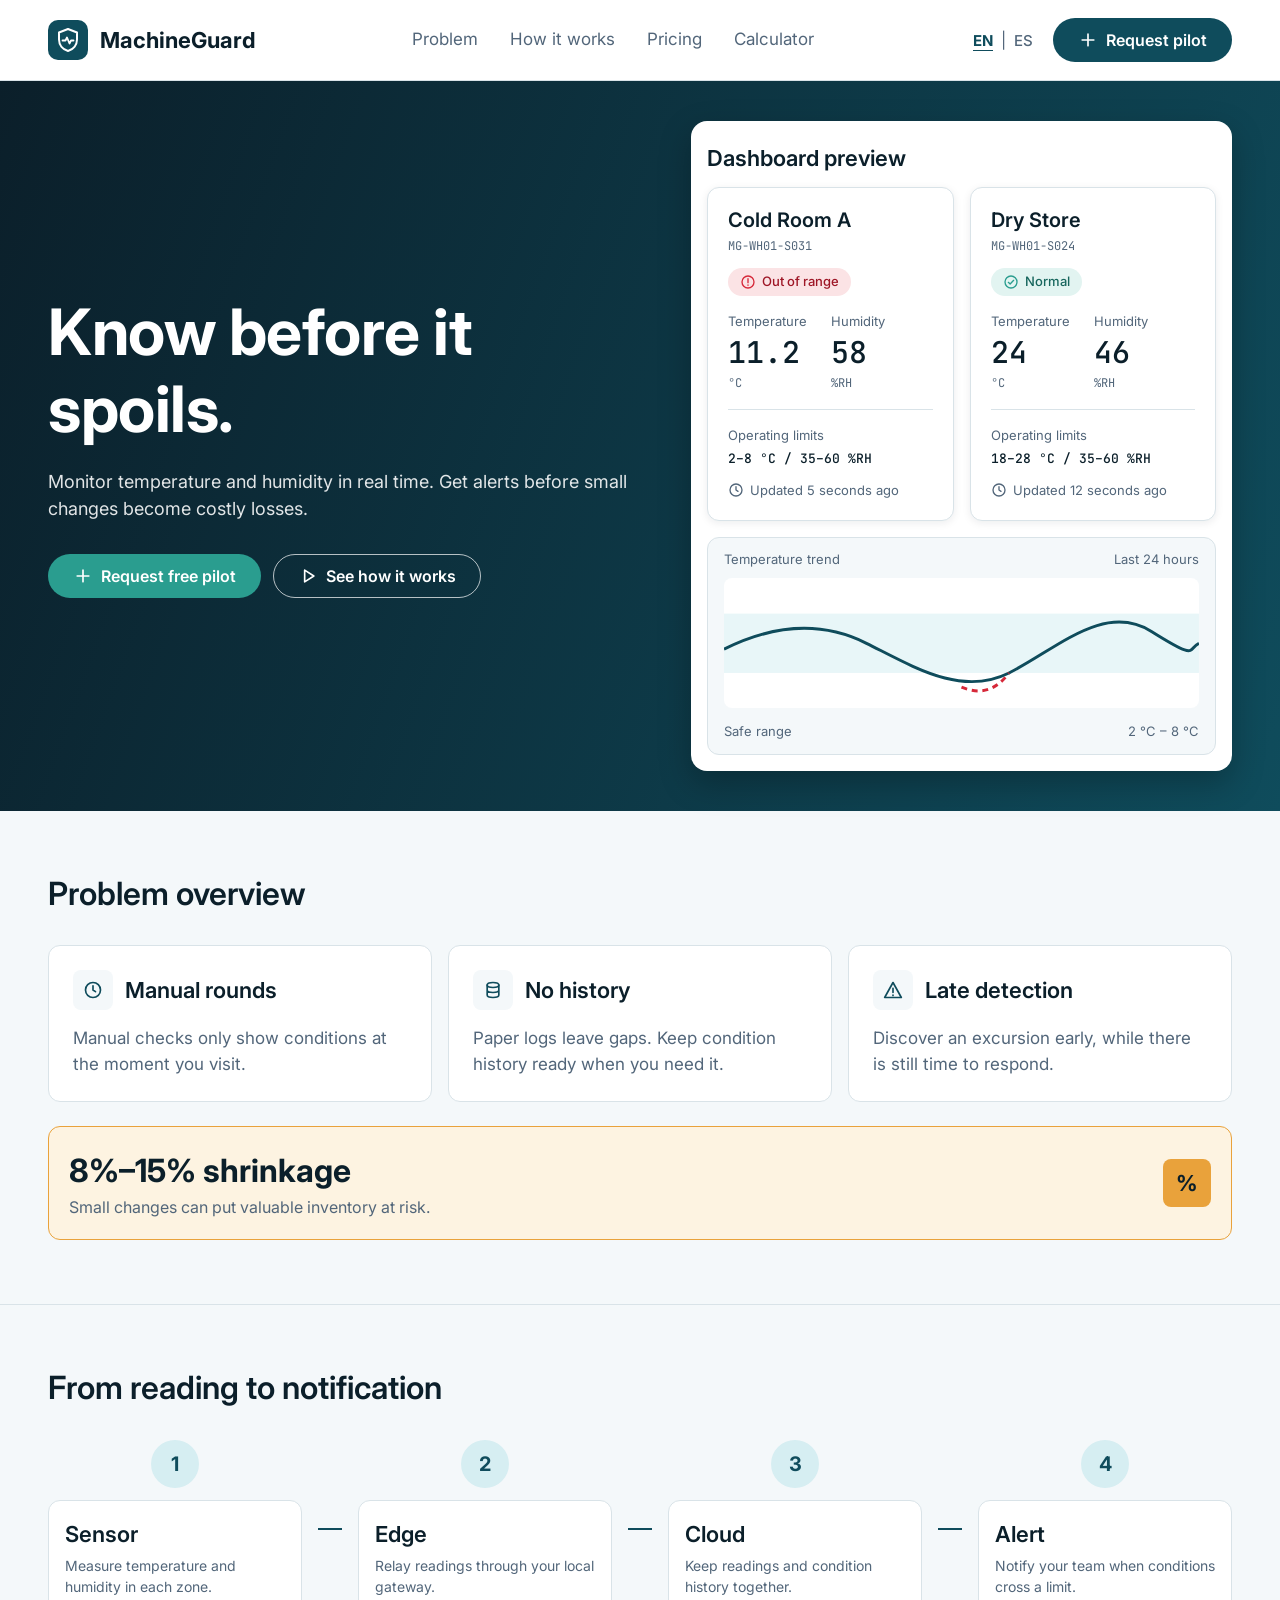
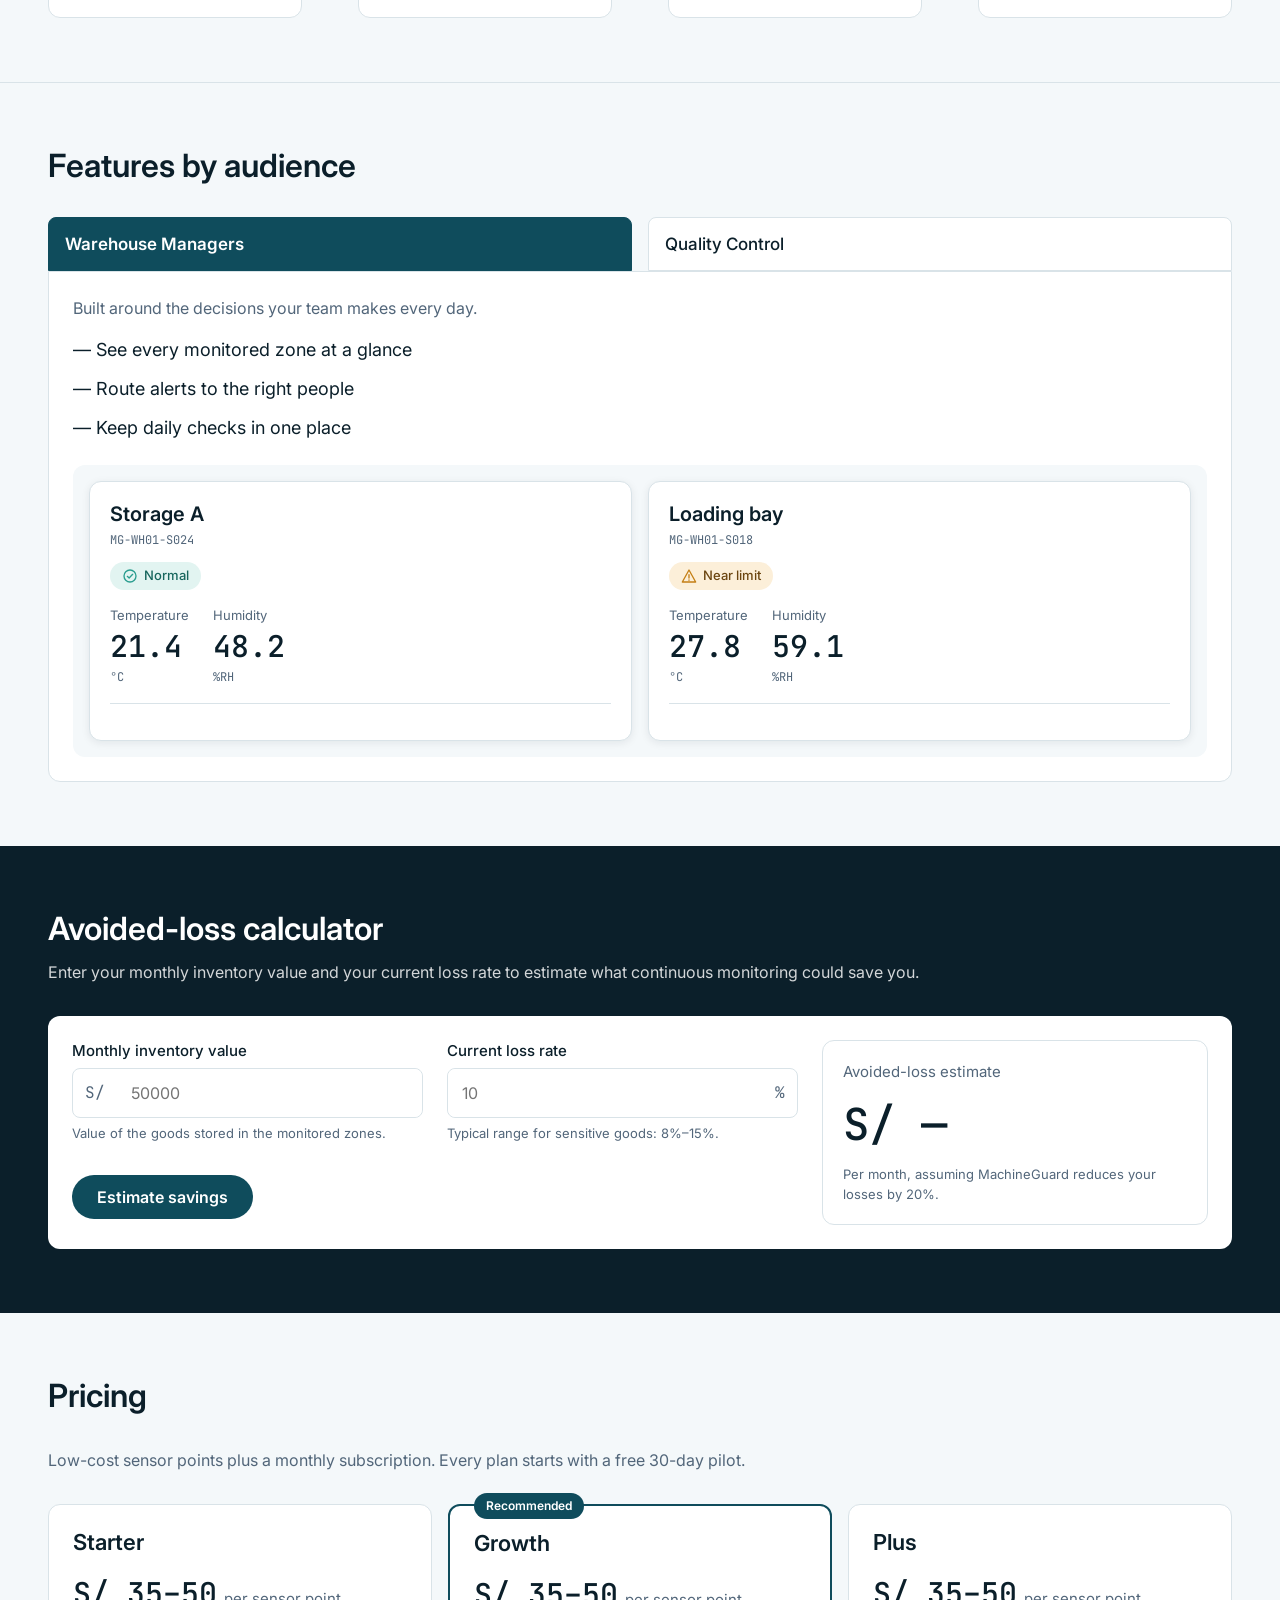
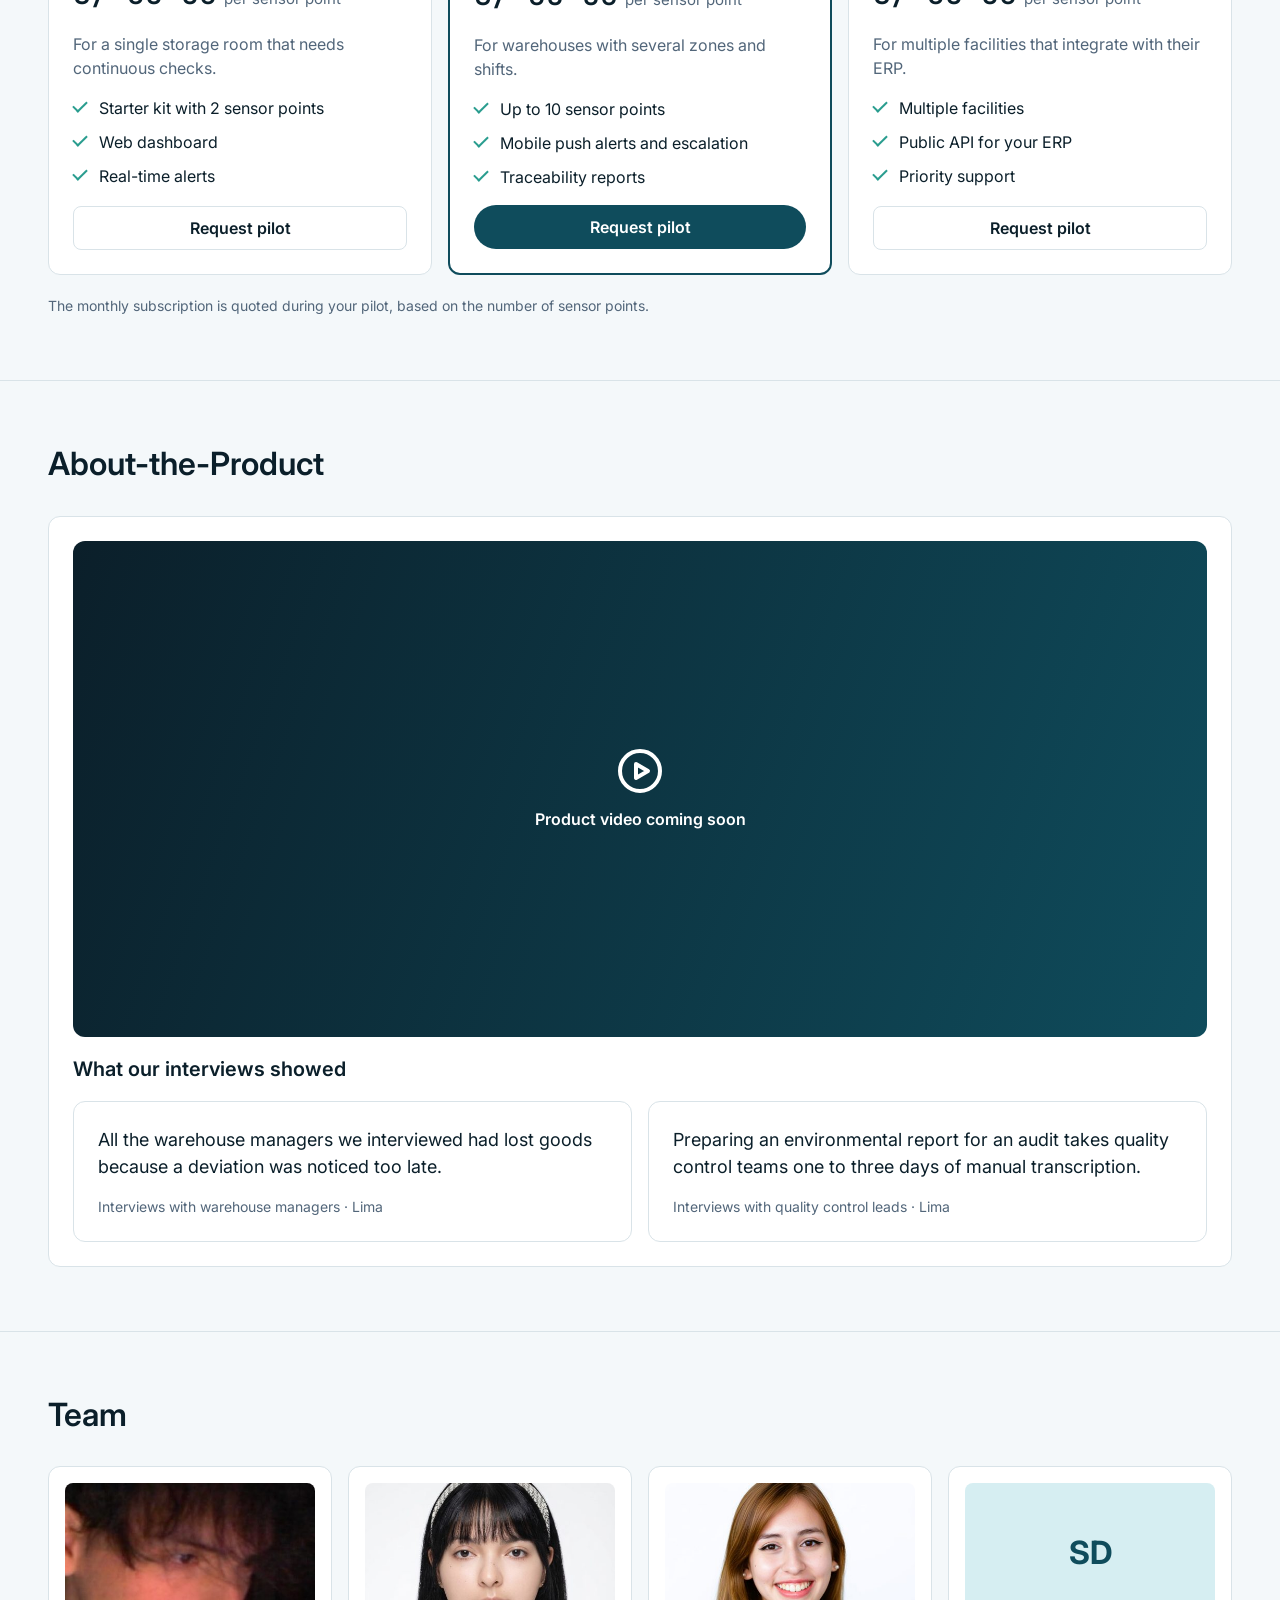
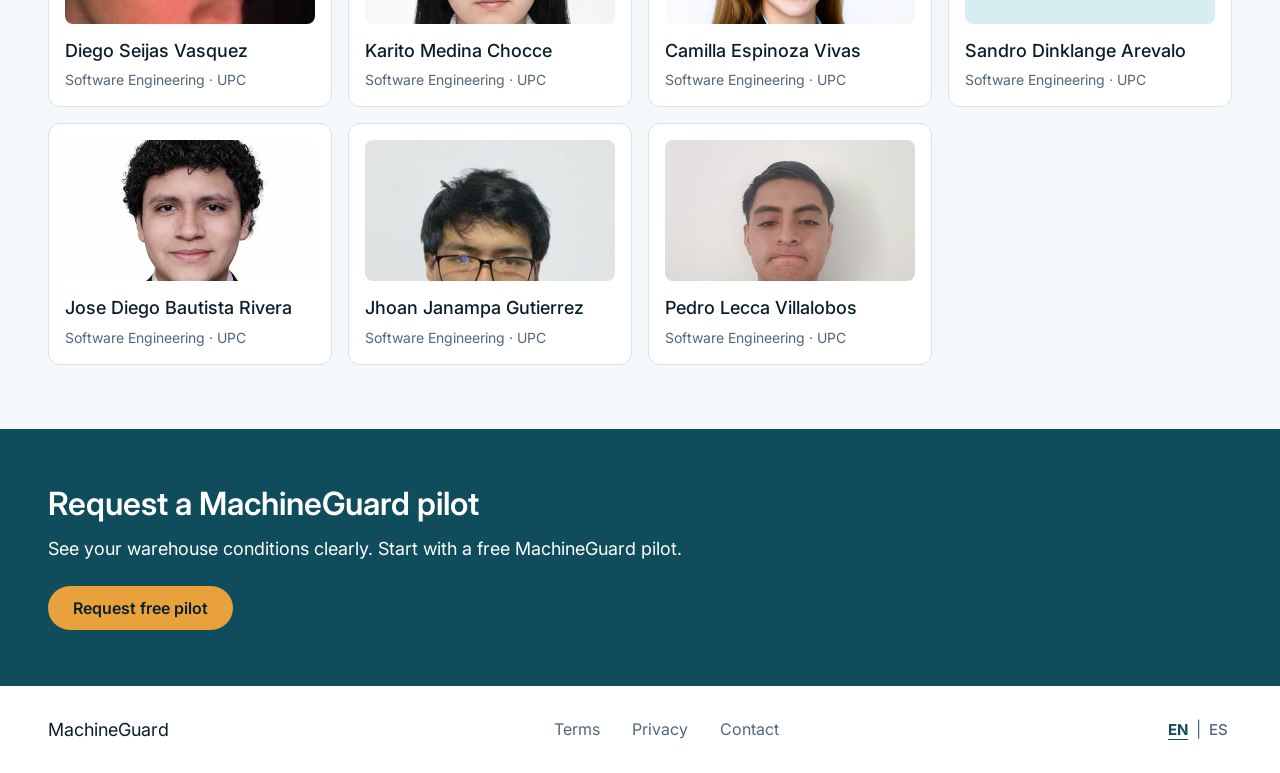
==== commit dbc5b404: "fix(landing): fix team photo ratio and replace quoted findings with plain text" ====
--- a/index.html
+++ b/index.html
@@ -279,7 +279,7 @@
             <svg class="icon icon-lg" viewBox="0 0 24 24" aria-hidden="true"><circle cx="12" cy="12" r="10"/><path d="M10 8.5l6 3.5-6 3.5z"/></svg>
             <p data-i18n="product.video">Product video coming soon</p>
           </div>
-          <h3 class="heard-title" data-i18n="product.heard">What we heard in our interviews</h3>
+          <h3 class="heard-title" data-i18n="product.heard">What our interviews showed</h3>
           <div class="card-grid-2">
             <blockquote class="card quote">
               <p data-i18n="product.q1">“Every warehouse manager we interviewed had lost goods because a deviation was noticed too late.”</p>
--- a/assets/css/styles.css
+++ b/assets/css/styles.css
@@ -183,7 +183,7 @@
 /* Team */
 .team-grid { list-style: none; padding: 0; margin: 0; display: grid; grid-template-columns: repeat(4, 1fr); gap: 16px; }
 .member { padding: 16px; }
-.member img, .member .avatar { width: 100%; aspect-ratio: 16 / 9; object-fit: cover; object-position: center 30%; border-radius: 8px; margin-bottom: 16px; }
+.member img, .member .avatar { width: 100%; height: auto; aspect-ratio: 16 / 9; object-fit: cover; object-position: center 30%; border-radius: 8px; margin-bottom: 16px; }
 .member .avatar { display: grid; place-items: center; background: var(--mg-primary-container); color: var(--mg-primary); font-weight: 700; font-size: 32px; }
 .member h3 { font-size: 18px; font-weight: 500; margin-bottom: 8px; }
 .member p { color: var(--mg-slate); font-size: 14px; }
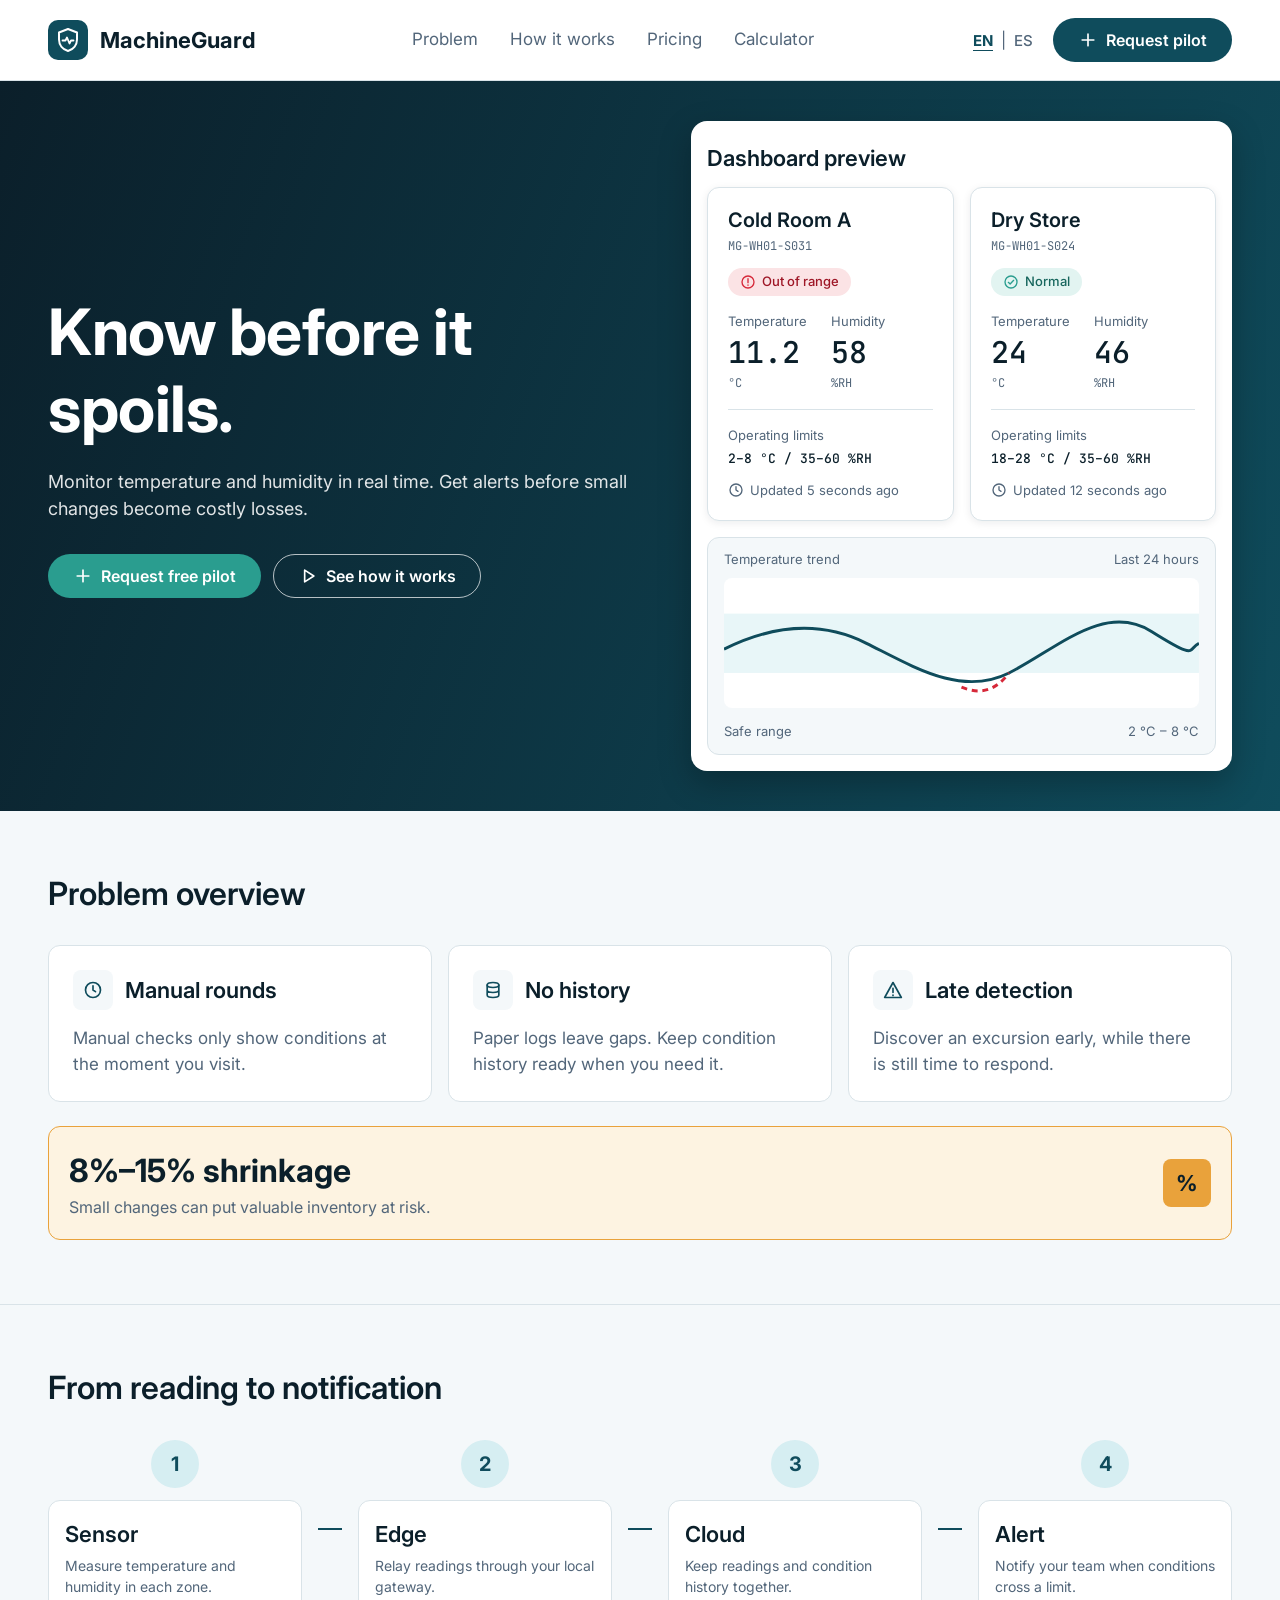
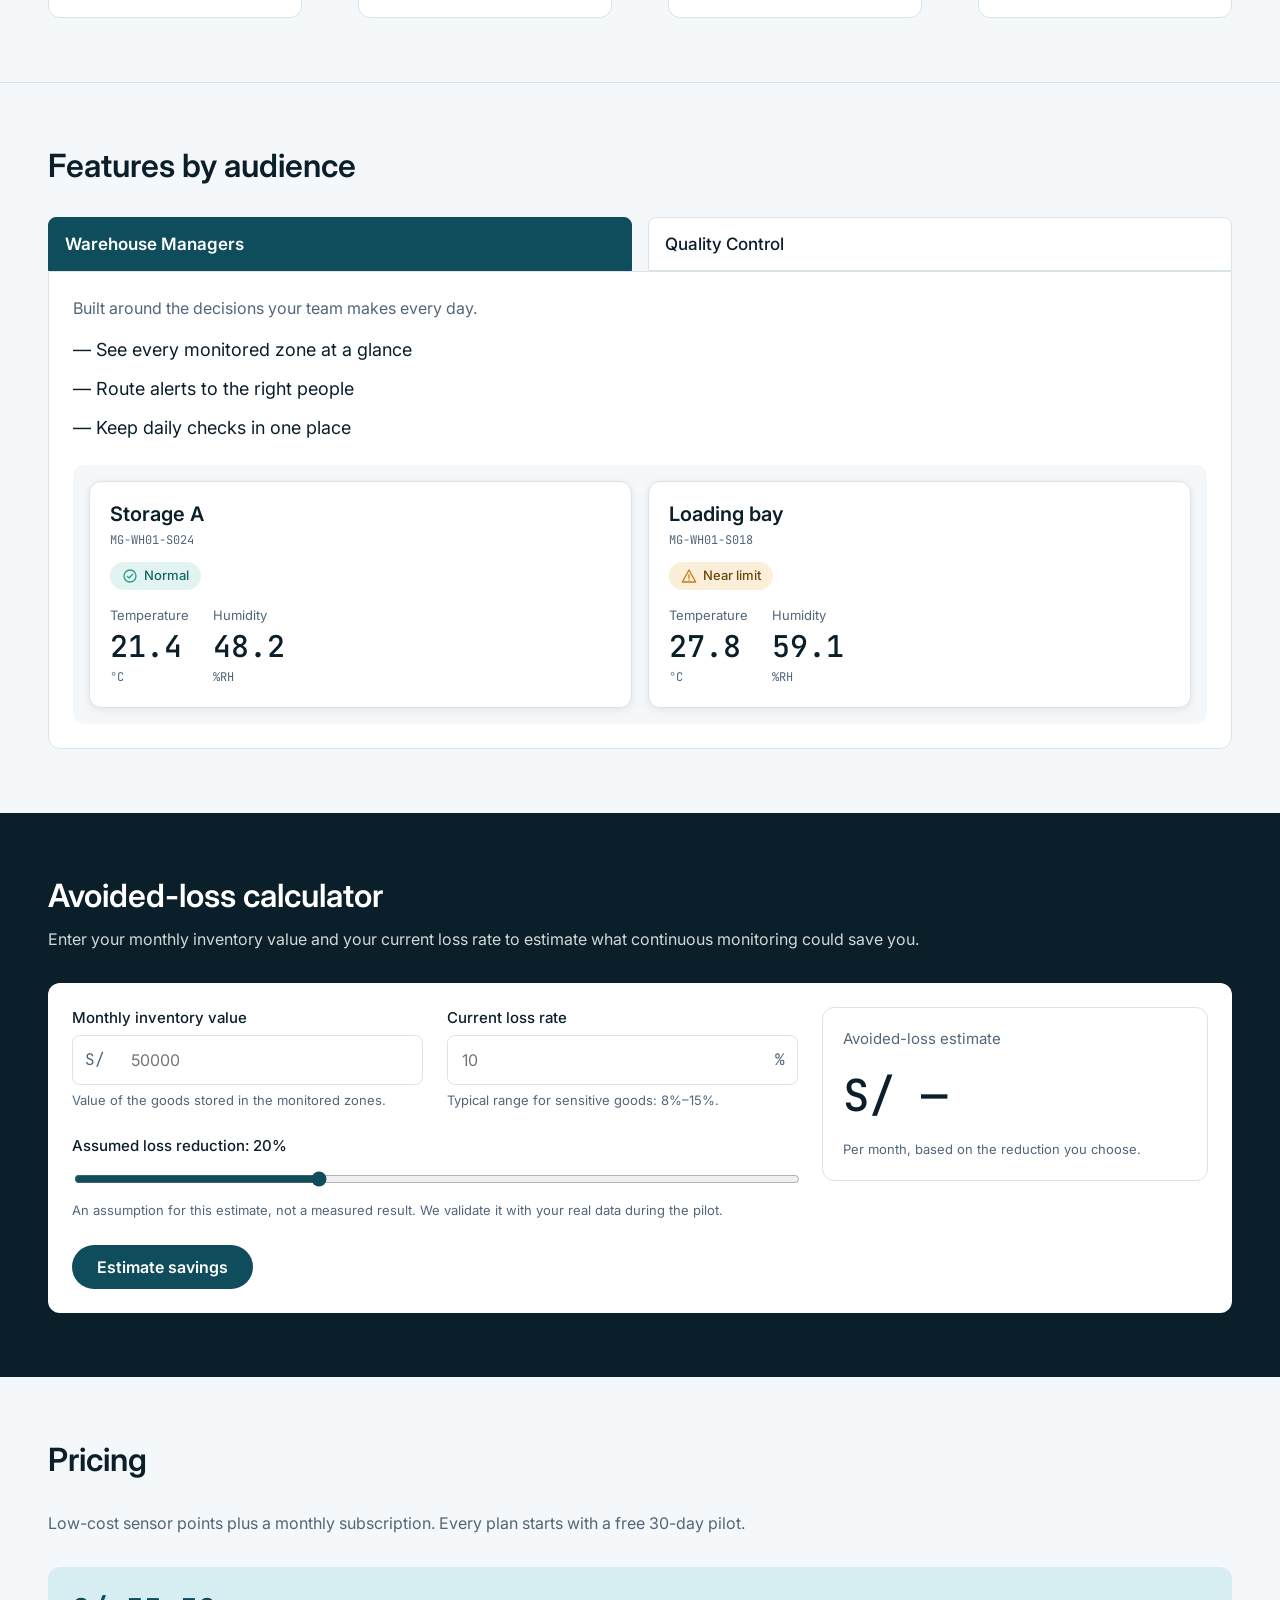
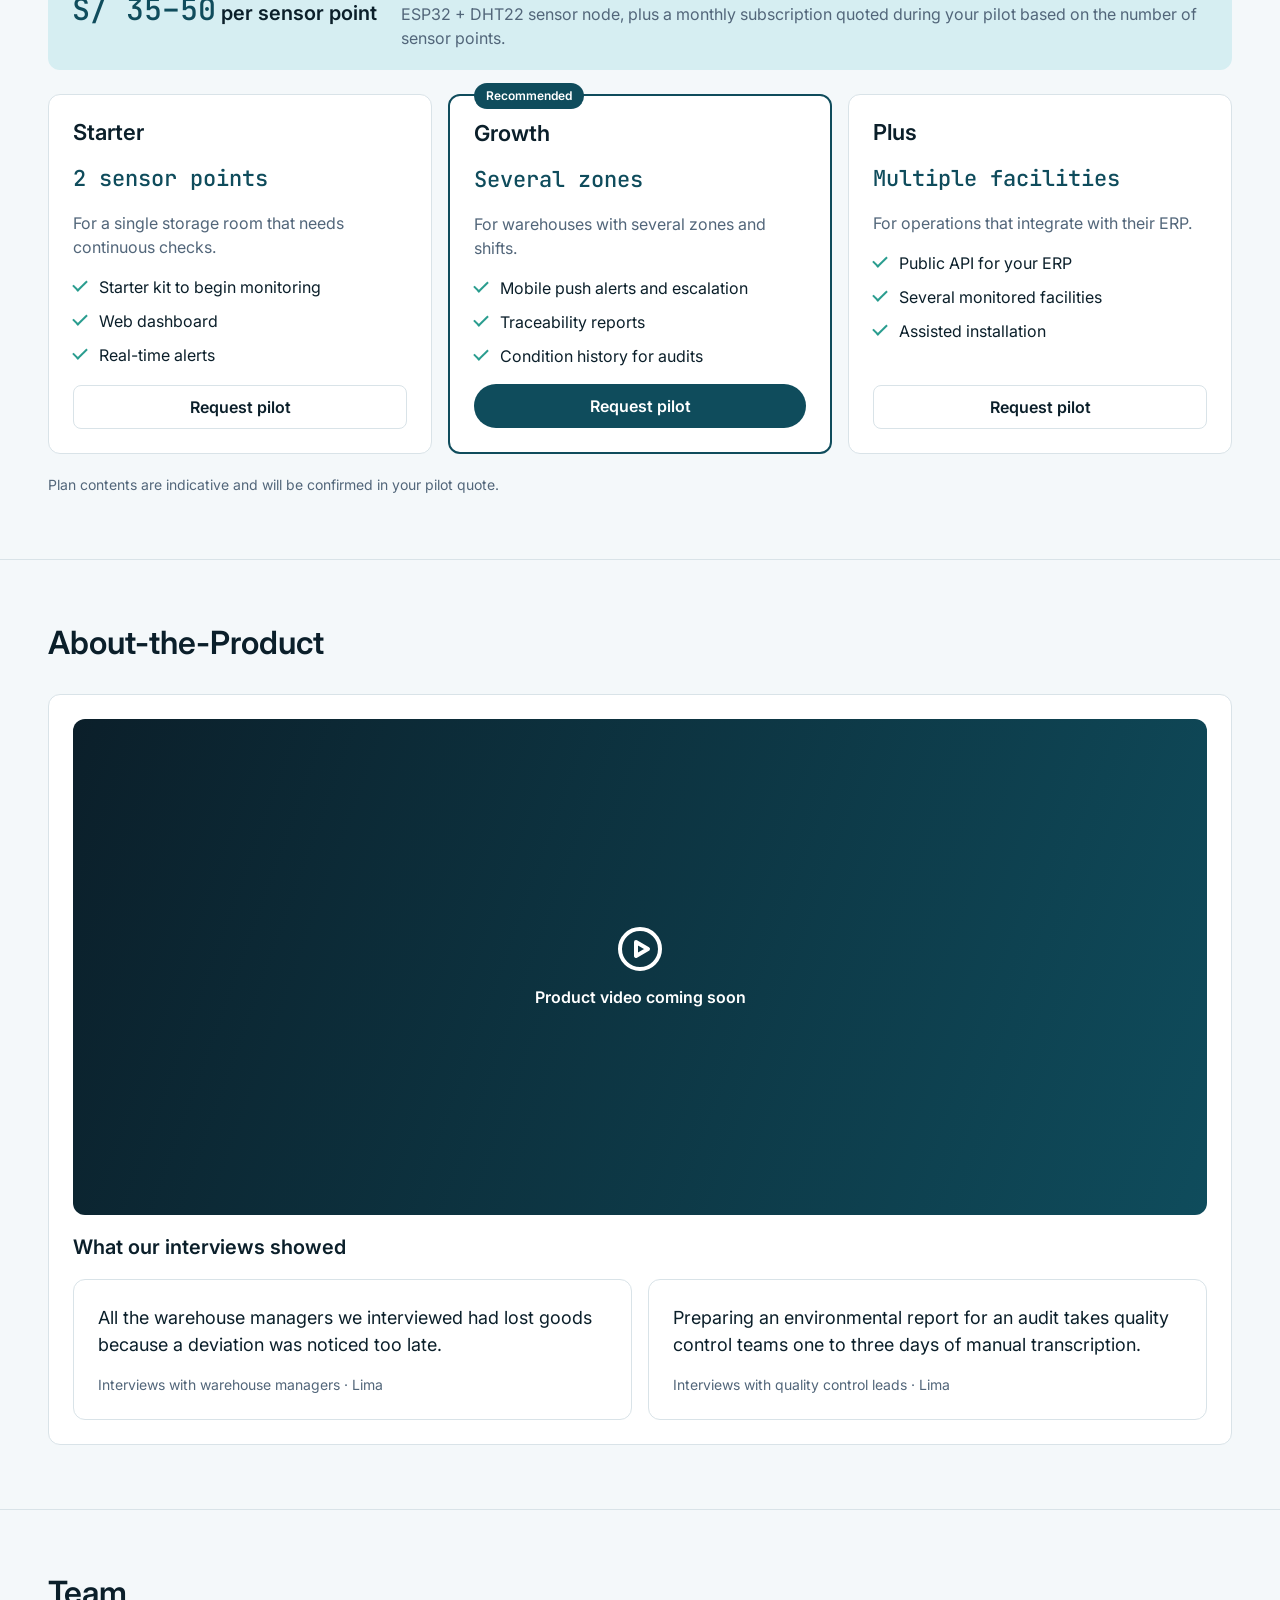
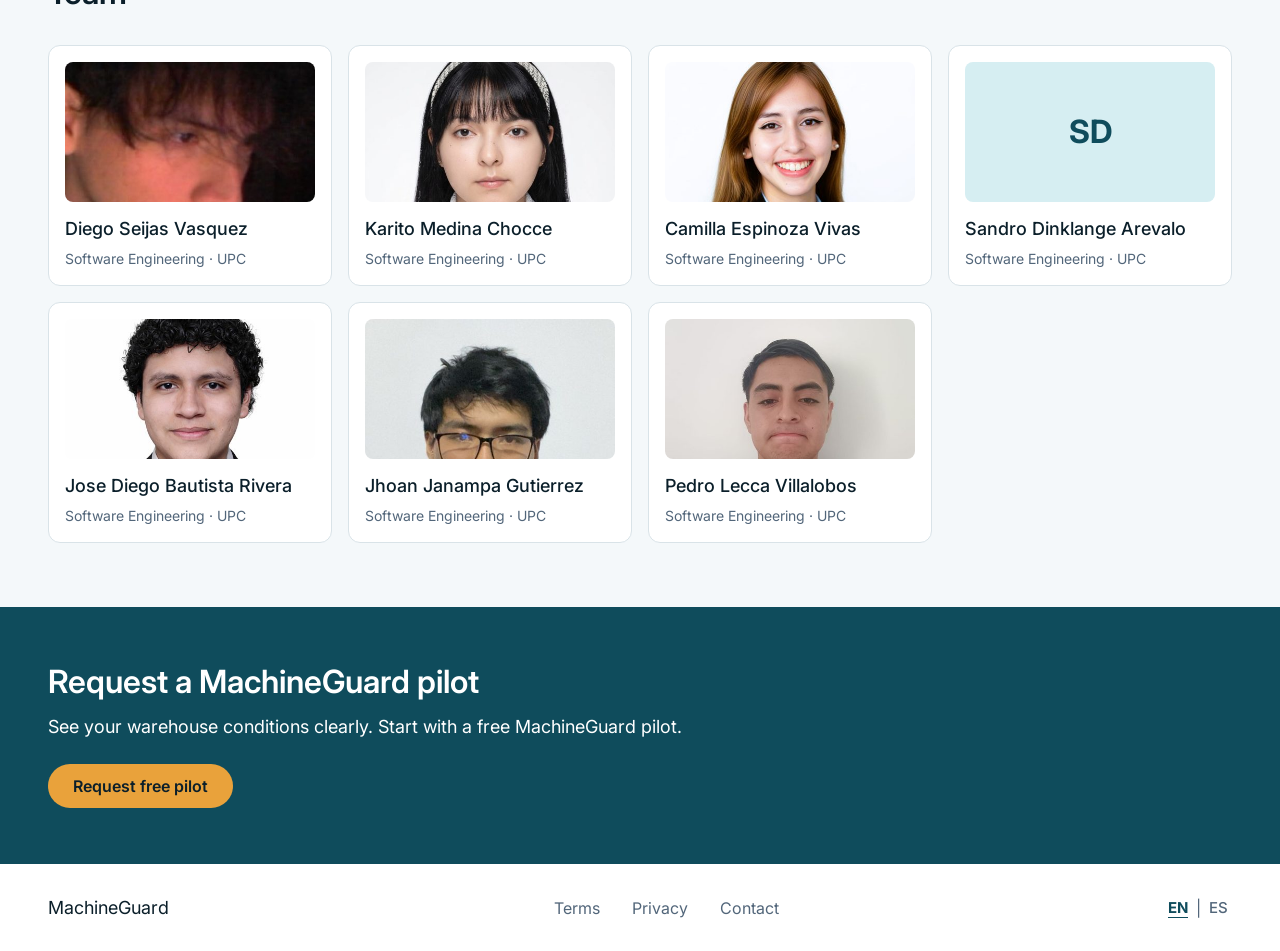
==== commit 7e6161fa: "feat(landing): adjustable loss-reduction assumption, annual estimate and pilot CTA in calculator; cl" ====
--- a/index.html
+++ b/index.html
@@ -16,6 +16,9 @@
   <meta property="og:title" content="MachineGuard – Know before it spoils">
   <meta property="og:description" content="Low-cost temperature and humidity monitoring with real-time alerts for warehouses.">
   <meta property="og:image" content="https://machineguard.github.io/MachineGuard-LandingPage/assets/img/og-image.png">
+  <meta property="og:image:width" content="1200">
+  <meta property="og:image:height" content="630">
+  <meta name="twitter:card" content="summary_large_image">
   <meta property="og:url" content="https://machineguard.github.io/MachineGuard-LandingPage/">
 
   <link rel="icon" href="assets/img/favicon.svg" type="image/svg+xml">
@@ -215,10 +218,17 @@
             <p class="help" id="calc-rate-help" data-i18n="calc.rateHelp">Typical range for sensitive goods: 8%–15%.</p>
             <p class="error" id="calc-rate-error" aria-live="polite"></p>
           </div>
+          <div class="field field-reduction">
+            <label for="calc-reduction"><span data-i18n="calc.reduction">Assumed loss reduction</span>: <output id="calc-reduction-out" for="calc-reduction">20%</output></label>
+            <input id="calc-reduction" name="reduction" type="range" min="5" max="50" step="5" value="20" aria-describedby="calc-reduction-help">
+            <p class="help" id="calc-reduction-help" data-i18n="calc.reductionHelp">An assumption for this estimate, not a measured result. We validate it with your real data during the pilot.</p>
+          </div>
           <div class="calc-result" aria-live="polite">
             <p class="result-label" data-i18n="calc.result">Avoided-loss estimate</p>
             <p class="result-value mono" id="calc-output">S/ —</p>
-            <p class="help" id="calc-detail" data-i18n="calc.resultHelp">Per month, assuming MachineGuard reduces your losses by 20%.</p>
+            <p class="help" id="calc-detail" data-i18n="calc.resultHelp">Per month, based on the reduction you choose.</p>
+            <p class="result-annual" id="calc-annual" hidden></p>
+            <button type="button" class="btn btn-accent-green js-open-pilot result-cta" id="calc-cta" hidden data-i18n="calc.cta">Request a pilot with this estimate</button>
           </div>
           <div class="calc-actions">
             <button type="submit" class="btn btn-primary" data-i18n="calc.submit">Estimate savings</button>
@@ -231,13 +241,17 @@
       <div class="container">
         <h2 id="pricing-title" data-i18n="pricing.title">Pricing</h2>
         <p class="lead-sm muted" data-i18n="pricing.lead">Low-cost sensor points plus a monthly subscription. Every plan starts with a free 30-day pilot.</p>
+        <div class="price-banner">
+          <p class="price-main"><span class="mono">S/ 35–50</span> <span data-i18n="pricing.perPoint">per sensor point</span></p>
+          <p class="muted" data-i18n="pricing.model">ESP32 + DHT22 sensor node, plus a monthly subscription quoted during your pilot based on the number of sensor points.</p>
+        </div>
         <div class="card-grid-3 pricing">
           <article class="card plan">
             <h3>Starter</h3>
-            <p class="price"><span class="mono">S/ 35–50</span> <small data-i18n="pricing.perPoint">per sensor point</small></p>
+            <p class="scope mono" data-i18n="pricing.starter.scope">2 sensor points</p>
             <p class="muted" data-i18n="pricing.starter.d">For a single storage room that needs continuous checks.</p>
             <ul class="check-list">
-              <li data-i18n="pricing.starter.1">Starter kit with 2 sensor points</li>
+              <li data-i18n="pricing.starter.1">Starter kit to begin monitoring</li>
               <li data-i18n="pricing.f.dashboard">Web dashboard</li>
               <li data-i18n="pricing.f.alerts">Real-time alerts</li>
             </ul>
@@ -246,28 +260,28 @@
           <article class="card plan plan-featured">
             <span class="plan-badge" data-i18n="pricing.recommended">Recommended</span>
             <h3>Growth</h3>
-            <p class="price"><span class="mono">S/ 35–50</span> <small data-i18n="pricing.perPoint">per sensor point</small></p>
+            <p class="scope mono" data-i18n="pricing.growth.scope">Several zones</p>
             <p class="muted" data-i18n="pricing.growth.d">For warehouses with several zones and shifts.</p>
             <ul class="check-list">
-              <li data-i18n="pricing.growth.1">Up to 10 sensor points</li>
               <li data-i18n="pricing.f.mobile">Mobile push alerts and escalation</li>
               <li data-i18n="pricing.f.reports">Traceability reports</li>
+              <li data-i18n="pricing.f.history">Condition history for audits</li>
             </ul>
             <button type="button" class="btn btn-primary js-open-pilot" data-plan="Growth" data-i18n="cta.requestPilot">Request pilot</button>
           </article>
           <article class="card plan">
             <h3>Plus</h3>
-            <p class="price"><span class="mono">S/ 35–50</span> <small data-i18n="pricing.perPoint">per sensor point</small></p>
-            <p class="muted" data-i18n="pricing.plus.d">For multiple facilities that integrate with their ERP.</p>
+            <p class="scope mono" data-i18n="pricing.plus.scope">Multiple facilities</p>
+            <p class="muted" data-i18n="pricing.plus.d">For operations that integrate with their ERP.</p>
             <ul class="check-list">
-              <li data-i18n="pricing.plus.1">Multiple facilities</li>
               <li data-i18n="pricing.f.api">Public API for your ERP</li>
-              <li data-i18n="pricing.f.support">Priority support</li>
+              <li data-i18n="pricing.f.facilities">Several monitored facilities</li>
+              <li data-i18n="pricing.f.install">Assisted installation</li>
             </ul>
             <button type="button" class="btn btn-outline js-open-pilot" data-plan="Plus" data-i18n="cta.requestPilot">Request pilot</button>
           </article>
         </div>
-        <p class="note" data-i18n="pricing.note">The monthly subscription is quoted during your pilot, based on the number of sensor points.</p>
+        <p class="note" data-i18n="pricing.note">Plan contents are indicative and will be confirmed in your pilot quote.</p>
       </div>
     </section>
 
@@ -384,6 +398,7 @@
   </dialog>
 
   <script src="assets/js/config.js"></script>
+  <script src="assets/js/calc.js"></script>
   <script src="assets/js/i18n.js"></script>
   <script src="assets/js/main.js"></script>
 </body>
--- a/assets/css/styles.css
+++ b/assets/css/styles.css
@@ -116,7 +116,7 @@
 .banner-warn { display: flex; align-items: center; justify-content: space-between; gap: 16px; margin-top: 24px; padding: 20px; background: #FDF3E1; border: 1px solid var(--mg-warn); border-radius: var(--mg-radius); }
 .banner-figure { font-size: 32px; font-weight: 700; }
 .banner-warn p:last-child { color: var(--mg-slate); }
-.banner-icon { display: grid; place-items: center; width: 48px; height: 48px; border-radius: 8px; background: var(--mg-warn); font-weight: 700; font-size: 22px; }
+.banner-icon { flex-shrink: 0; display: grid; place-items: center; width: 48px; height: 48px; border-radius: 8px; background: var(--mg-warn); font-weight: 700; font-size: 22px; }
 
 .steps { list-style: none; padding: 0; margin: 0; display: grid; grid-template-columns: repeat(4, 1fr); gap: 56px; counter-reset: none; }
 .steps li { position: relative; display: flex; flex-direction: column; align-items: center; gap: 12px; }
@@ -132,6 +132,7 @@
 .tab-panel .card { border-top-left-radius: 0; border-top-right-radius: 0; }
 .dash-list { list-style: none; padding: 0; margin: 16px 0 24px; display: grid; gap: 12px; font-size: 18px; }
 .dash-list li::before { content: '— '; }
+.zone-card .readings:last-child { border-bottom: 0; padding-bottom: 0; margin-bottom: 0; }
 .zone-grid-sm { background: var(--mg-bg); padding: 16px; border-radius: var(--mg-radius); }
 
 /* Calculator */
@@ -140,7 +141,11 @@
 .lead-sm { margin-bottom: 32px; }
 .section-dark .lead-sm { color: rgba(255, 255, 255, .82); }
 .calc-card { display: grid; grid-template-columns: 1fr 1fr 1.1fr; gap: 24px; align-items: start; background: var(--mg-surface); color: var(--mg-navy); border-radius: var(--mg-radius); padding: 24px; }
-.calc-result { grid-row: span 2; border: 1px solid var(--mg-border); border-radius: var(--mg-radius); padding: 20px; }
+.calc-result { grid-column: 3; grid-row: 1 / span 3; border: 1px solid var(--mg-border); border-radius: var(--mg-radius); padding: 20px; display: flex; flex-direction: column; gap: 4px; }
+.field-reduction { grid-column: 1 / 3; }
+.field-reduction input[type=range] { min-height: 0; padding: 0; border: 0; accent-color: var(--mg-primary); height: 28px; cursor: pointer; }
+.result-annual { font-size: 15px; font-weight: 600; color: var(--mg-primary); margin-top: 4px; }
+.result-cta { margin-top: 16px; width: 100%; }
 .result-label { font-size: 15px; color: var(--mg-slate); }
 .result-value { font-size: 44px; margin: 8px 0; word-break: break-word; }
 .calc-actions { grid-column: 1 / 3; }
@@ -161,8 +166,11 @@
 
 /* Pricing */
 .pricing .plan { position: relative; display: flex; flex-direction: column; gap: 16px; }
-.plan .price { font-size: 30px; font-weight: 700; }
-.plan .price small { font-size: 15px; font-weight: 400; color: var(--mg-slate); }
+.price-banner { display: flex; flex-wrap: wrap; align-items: baseline; gap: 8px 24px; margin-bottom: 24px; padding: 20px 24px; background: var(--mg-primary-container); border-radius: var(--mg-radius); }
+.price-main { font-size: 20px; font-weight: 600; }
+.price-main .mono { font-size: 30px; color: var(--mg-primary); }
+.price-banner .muted { flex: 1 1 320px; }
+.plan .scope { font-size: 22px; color: var(--mg-primary); }
 .plan .btn { margin-top: auto; }
 .plan-featured { border: 2px solid var(--mg-primary); }
 .plan-badge { position: absolute; top: -13px; left: 24px; background: var(--mg-primary); color: #fff; font-size: 12px; font-weight: 600; padding: 4px 12px; border-radius: 999px; }
@@ -234,8 +242,8 @@
   .header-actions { margin-left: auto; }
   .card-grid-3, .card-grid-2 { grid-template-columns: 1fr; }
   .calc-card { grid-template-columns: 1fr; }
-  .calc-result { grid-row: auto; }
-  .calc-actions { grid-column: auto; }
+  .calc-result { grid-column: auto; grid-row: auto; }
+  .field-reduction, .calc-actions { grid-column: auto; }
   .tabs [role="tab"] { font-size: 15px; }
 }
 
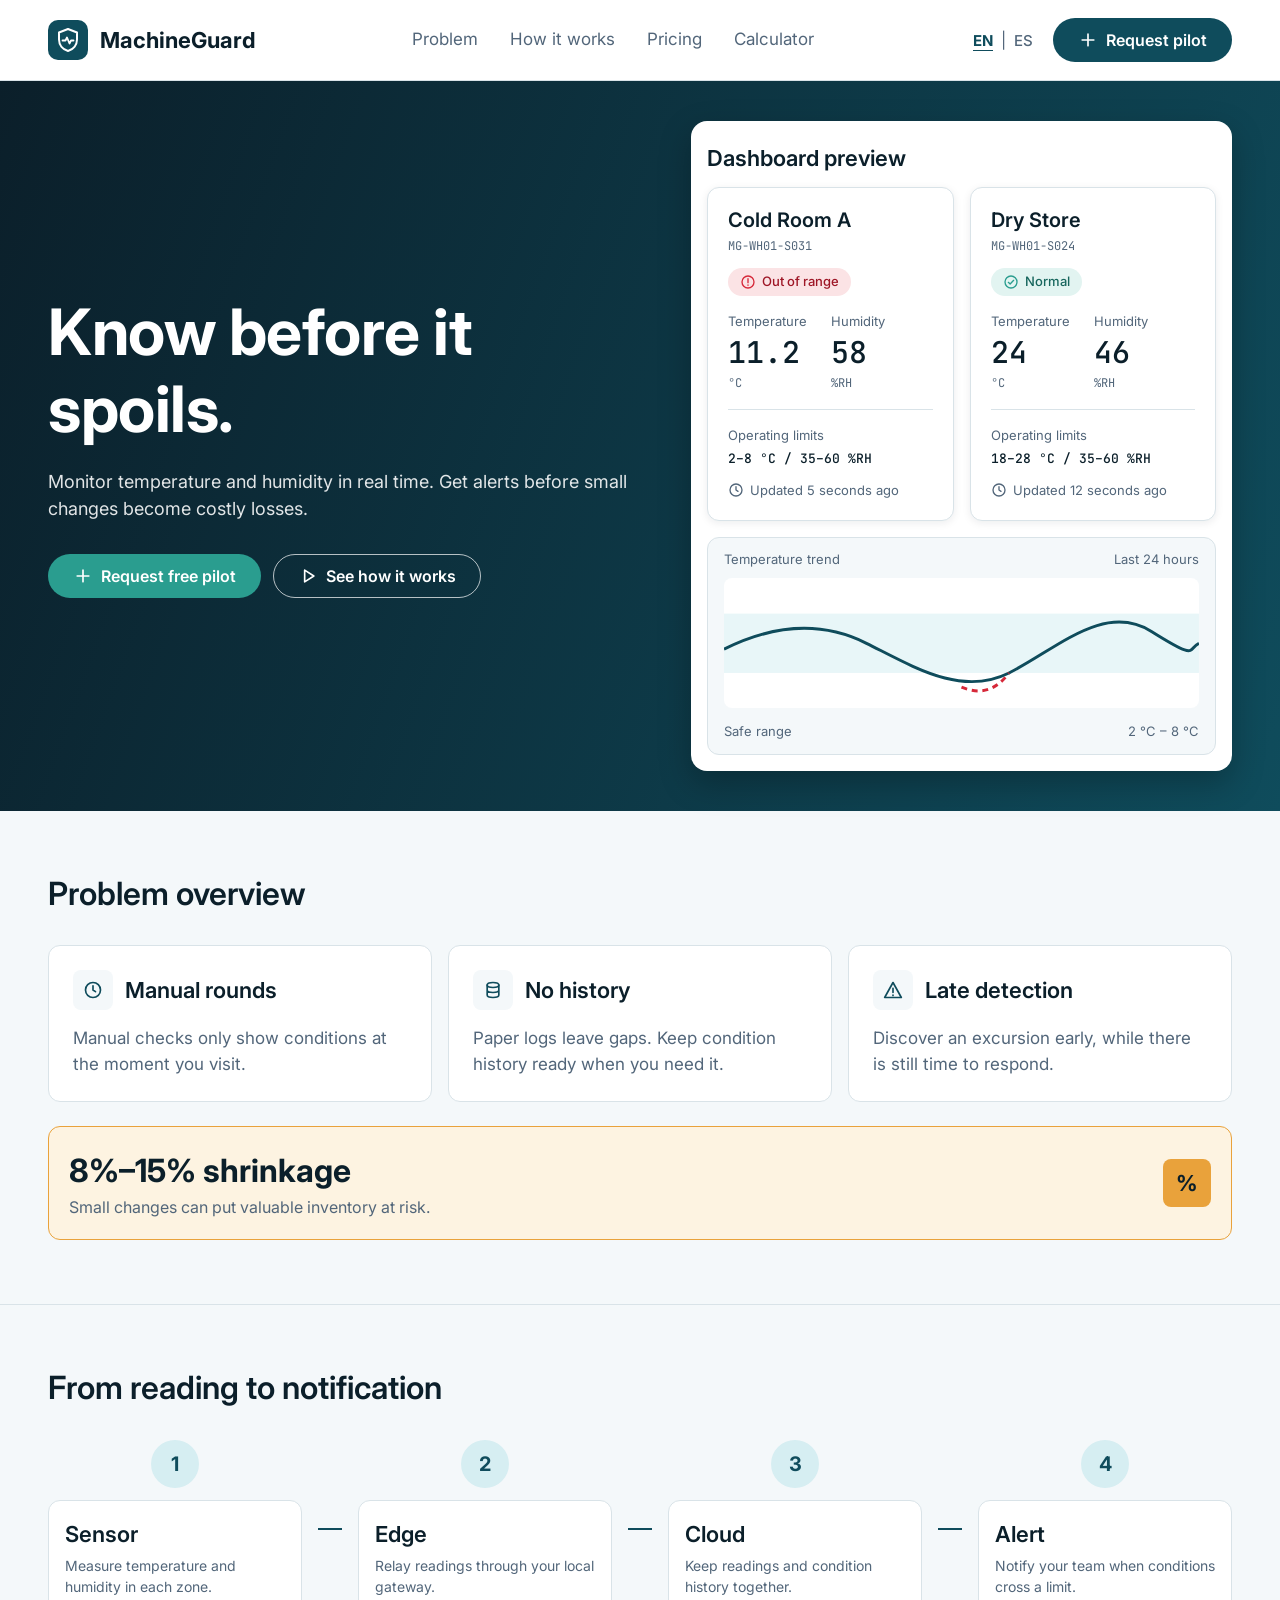
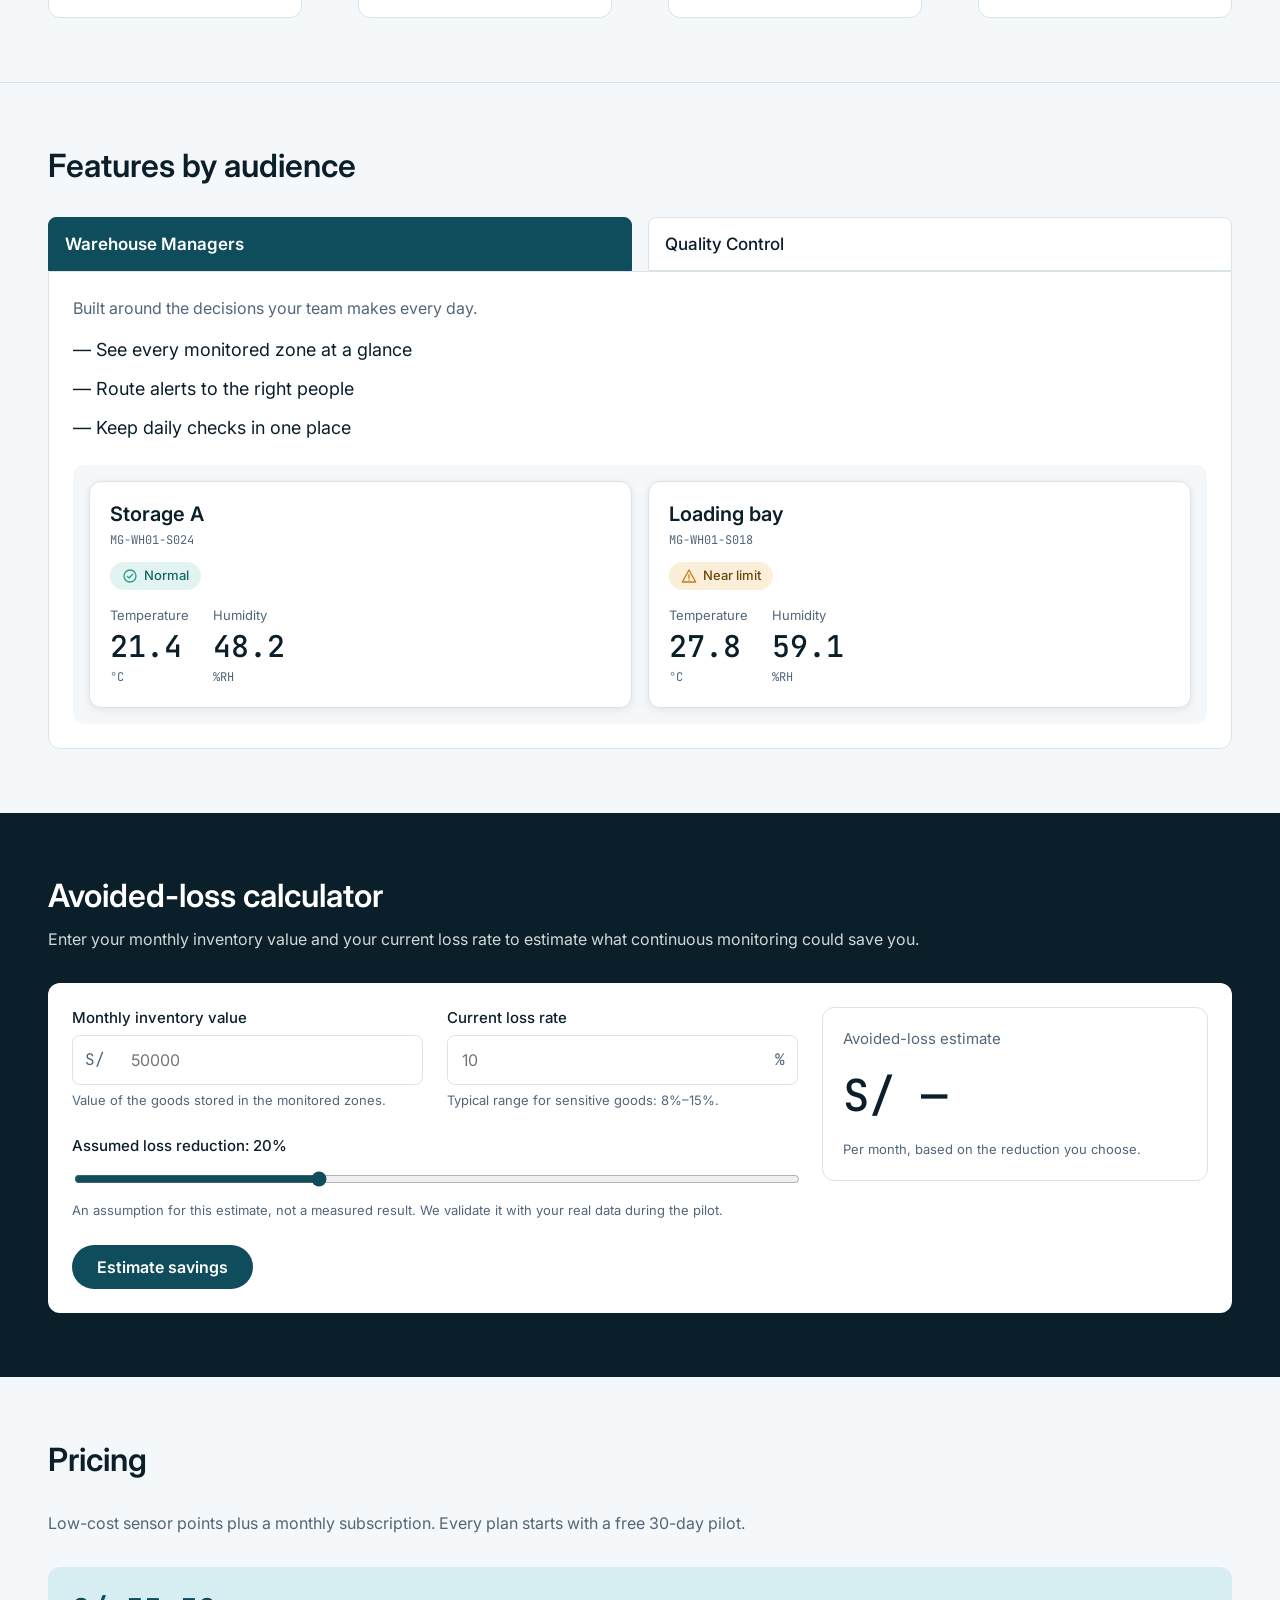
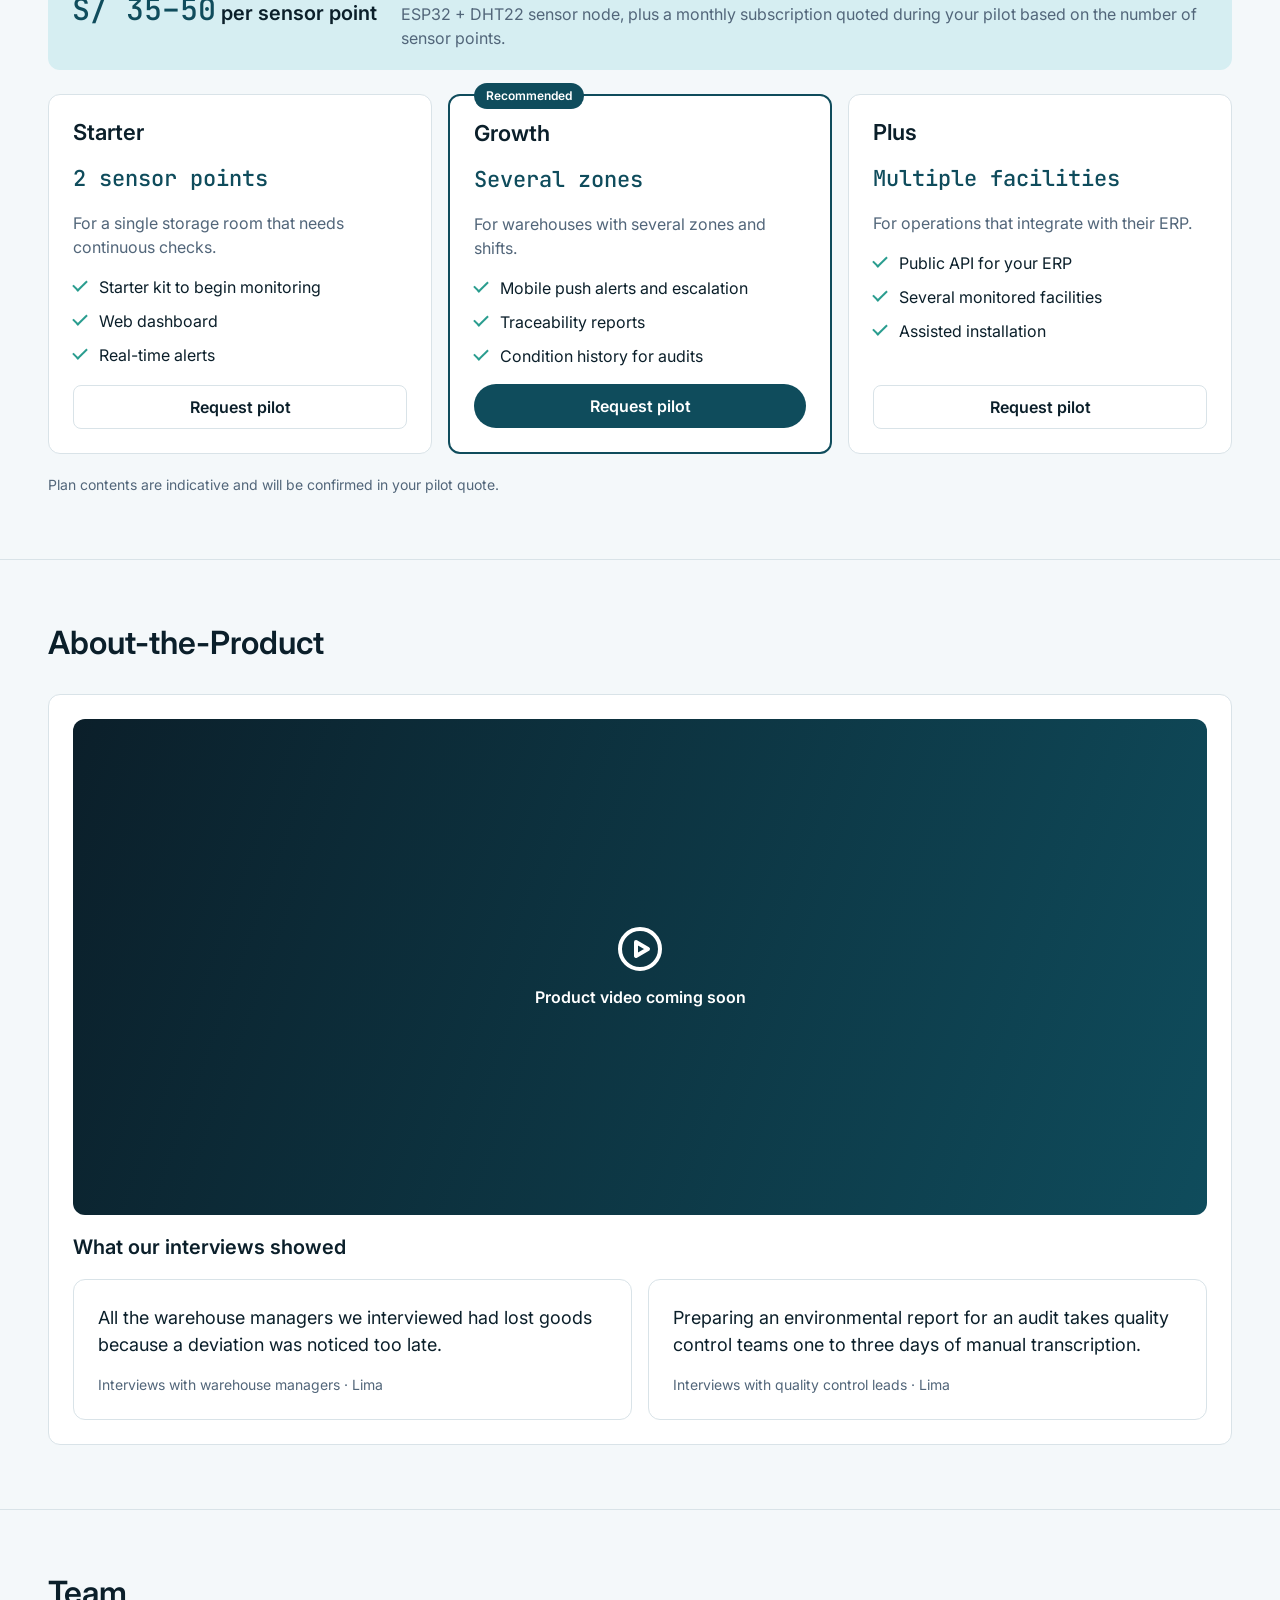
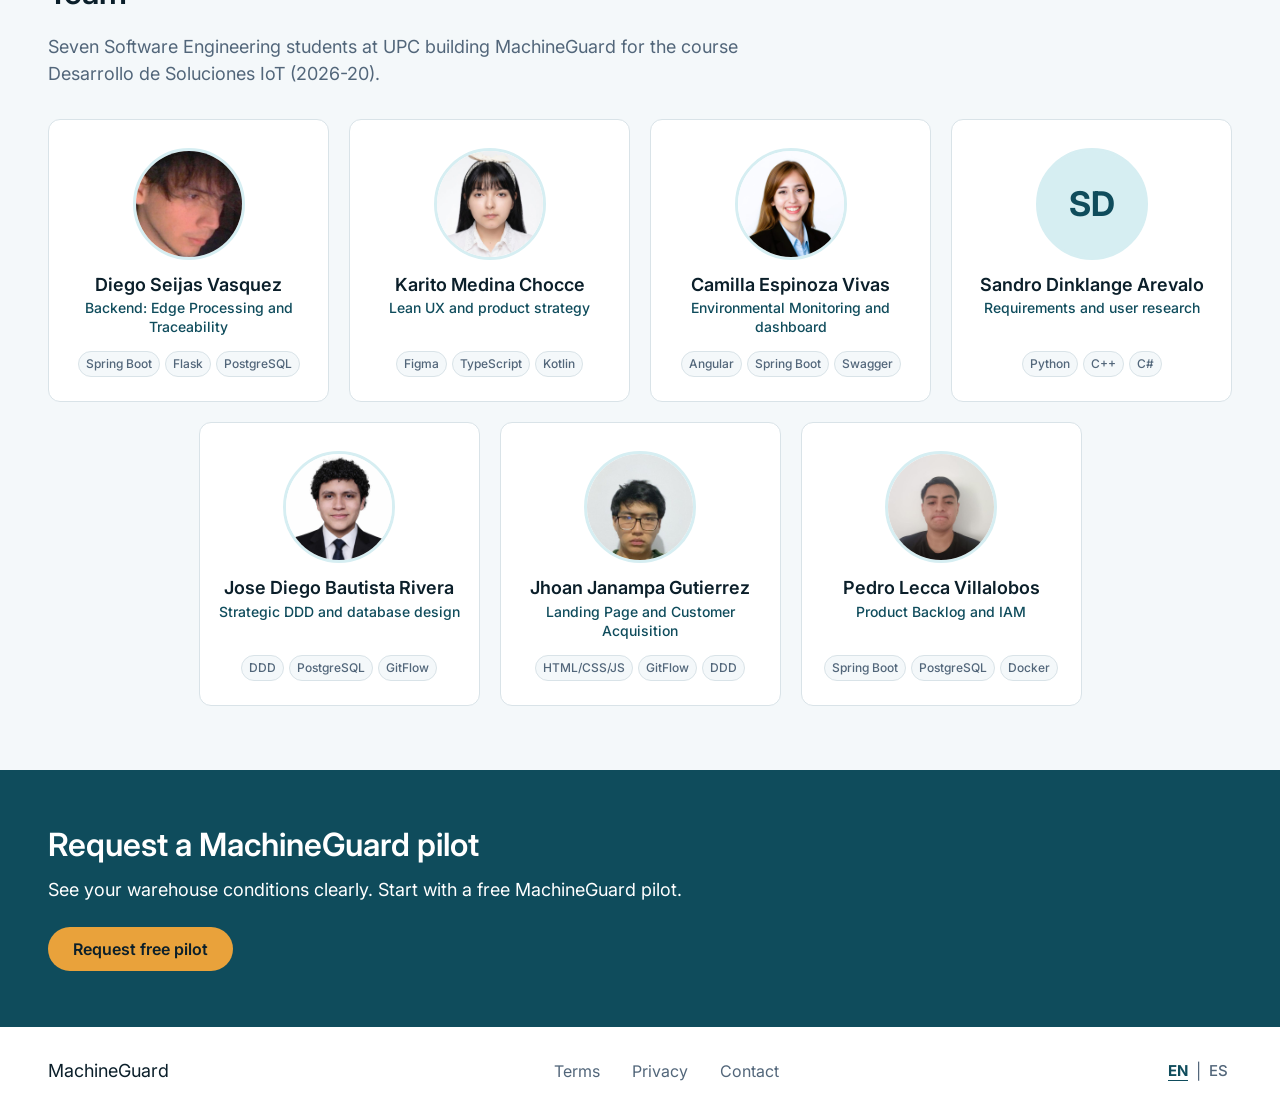
==== commit f32089cd: "feat(landing): redesign team section with project roles, skill tags and circular photos" ====
--- a/index.html
+++ b/index.html
@@ -311,14 +311,15 @@
     <section class="section section-divider" id="team" aria-labelledby="team-title">
       <div class="container">
         <h2 id="team-title" data-i18n="team.title">Team</h2>
+        <p class="team-intro" data-i18n="team.intro"></p>
         <ul class="team-grid">
-          <li class="card member"><img src="assets/img/team/diego-seijas.jpg" alt="Diego Seijas Vasquez" loading="lazy" width="480" height="480"><h3>Diego Seijas Vasquez</h3><p data-i18n="team.career">Software Engineering · UPC</p></li>
-          <li class="card member"><img src="assets/img/team/karito.jpg" alt="Karito Dianeth Medina Chocce" loading="lazy" width="480" height="480"><h3>Karito Medina Chocce</h3><p data-i18n="team.career">Software Engineering · UPC</p></li>
-          <li class="card member"><img src="assets/img/team/camilla.jpg" alt="Camilla Leonor Espinoza Vivas" loading="lazy" width="480" height="480"><h3>Camilla Espinoza Vivas</h3><p data-i18n="team.career">Software Engineering · UPC</p></li>
-          <li class="card member"><div class="avatar" aria-hidden="true">SD</div><h3>Sandro Dinklange Arevalo</h3><p data-i18n="team.career">Software Engineering · UPC</p></li>
-          <li class="card member"><img src="assets/img/team/jose-bautista.jpg" alt="Jose Diego Bautista Rivera" loading="lazy" width="480" height="480"><h3>Jose Diego Bautista Rivera</h3><p data-i18n="team.career">Software Engineering · UPC</p></li>
-          <li class="card member"><img src="assets/img/team/jhoan.jpg" alt="Jhoan Darner Janampa Gutierrez" loading="lazy" width="480" height="480"><h3>Jhoan Janampa Gutierrez</h3><p data-i18n="team.career">Software Engineering · UPC</p></li>
-          <li class="card member"><img src="assets/img/team/pedro.jpg" alt="Pedro Omar Lecca Villalobos" loading="lazy" width="480" height="480"><h3>Pedro Lecca Villalobos</h3><p data-i18n="team.career">Software Engineering · UPC</p></li>
+          <li class="card member"><img src="assets/img/team/diego-seijas.jpg" alt="Diego Seijas Vasquez" loading="lazy" width="360" height="360"><h3>Diego Seijas Vasquez</h3><p class="role" data-i18n="team.role.diego"></p><ul class="skills" aria-label="Skills"><li>Spring Boot</li><li>Flask</li><li>PostgreSQL</li></ul></li>
+          <li class="card member"><img src="assets/img/team/karito.jpg" alt="Karito Dianeth Medina Chocce" loading="lazy" width="360" height="360"><h3>Karito Medina Chocce</h3><p class="role" data-i18n="team.role.karito"></p><ul class="skills" aria-label="Skills"><li>Figma</li><li>TypeScript</li><li>Kotlin</li></ul></li>
+          <li class="card member"><img src="assets/img/team/camilla.jpg" alt="Camilla Leonor Espinoza Vivas" loading="lazy" width="360" height="360"><h3>Camilla Espinoza Vivas</h3><p class="role" data-i18n="team.role.camilla"></p><ul class="skills" aria-label="Skills"><li>Angular</li><li>Spring Boot</li><li>Swagger</li></ul></li>
+          <li class="card member"><div class="avatar" role="img" aria-label="Sandro Dinklange Arevalo">SD</div><h3>Sandro Dinklange Arevalo</h3><p class="role" data-i18n="team.role.sandro"></p><ul class="skills" aria-label="Skills"><li>Python</li><li>C++</li><li>C#</li></ul></li>
+          <li class="card member"><img src="assets/img/team/jose-bautista.jpg" alt="Jose Diego Bautista Rivera" loading="lazy" width="360" height="360"><h3>Jose Diego Bautista Rivera</h3><p class="role" data-i18n="team.role.jose"></p><ul class="skills" aria-label="Skills"><li>DDD</li><li>PostgreSQL</li><li>GitFlow</li></ul></li>
+          <li class="card member"><img src="assets/img/team/jhoan.jpg" alt="Jhoan Darner Janampa Gutierrez" loading="lazy" width="360" height="360"><h3>Jhoan Janampa Gutierrez</h3><p class="role" data-i18n="team.role.jhoan"></p><ul class="skills" aria-label="Skills"><li>HTML/CSS/JS</li><li>GitFlow</li><li>DDD</li></ul></li>
+          <li class="card member"><img src="assets/img/team/pedro.jpg" alt="Pedro Omar Lecca Villalobos" loading="lazy" width="360" height="360"><h3>Pedro Lecca Villalobos</h3><p class="role" data-i18n="team.role.pedro"></p><ul class="skills" aria-label="Skills"><li>Spring Boot</li><li>PostgreSQL</li><li>Docker</li></ul></li>
         </ul>
       </div>
     </section>
--- a/assets/css/styles.css
+++ b/assets/css/styles.css
@@ -189,12 +189,16 @@
 .quote footer { color: var(--mg-slate); font-size: 14px; }
 
 /* Team */
-.team-grid { list-style: none; padding: 0; margin: 0; display: grid; grid-template-columns: repeat(4, 1fr); gap: 16px; }
-.member { padding: 16px; }
-.member img, .member .avatar { width: 100%; height: auto; aspect-ratio: 16 / 9; object-fit: cover; object-position: center 30%; border-radius: 8px; margin-bottom: 16px; }
-.member .avatar { display: grid; place-items: center; background: var(--mg-primary-container); color: var(--mg-primary); font-weight: 700; font-size: 32px; }
-.member h3 { font-size: 18px; font-weight: 500; margin-bottom: 8px; }
-.member p { color: var(--mg-slate); font-size: 14px; }
+.team-intro { max-width: 720px; margin: -12px 0 32px; color: var(--mg-slate); font-size: 18px; }
+.team-grid { list-style: none; padding: 0; margin: 0; display: flex; flex-wrap: wrap; justify-content: center; gap: 20px; }
+.member { flex: 0 1 calc((100% - 60px) / 4); min-width: 220px; display: flex; flex-direction: column; align-items: center; text-align: center; padding: 28px 14px 24px; transition: box-shadow .15s, transform .15s; }
+.member:hover { box-shadow: 0 6px 18px rgba(11, 31, 42, .12); transform: translateY(-2px); }
+.member img, .member .avatar { width: 112px; height: 112px; flex-shrink: 0; border-radius: 50%; object-fit: cover; object-position: center 25%; border: 3px solid var(--mg-primary-container); margin-bottom: 14px; }
+.member .avatar { display: grid; place-items: center; background: var(--mg-primary-container); color: var(--mg-primary); font-weight: 700; font-size: 34px; }
+.member h3 { font-size: 18px; font-weight: 600; margin-bottom: 4px; }
+.member .role { color: var(--mg-primary); font-weight: 500; font-size: 14px; line-height: 1.35; min-height: 38px; }
+.skills { list-style: none; padding: 0; margin: 14px 0 0; display: flex; flex-wrap: wrap; justify-content: center; gap: 5px; }
+.skills li { font-size: 12px; font-weight: 500; padding: 3px 7px; border-radius: 999px; white-space: nowrap; background: var(--mg-bg); color: var(--mg-slate); border: 1px solid var(--mg-border); }
 
 /* Final CTA and footer */
 .final-cta { background: var(--mg-primary); color: #fff; padding: 56px 0; }
@@ -230,7 +234,7 @@
   .hero-inner { grid-template-columns: 1fr; }
   .steps { grid-template-columns: repeat(2, 1fr); gap: 24px; }
   .steps li::after { display: none; }
-  .team-grid { grid-template-columns: repeat(3, 1fr); }
+  .member { flex-basis: calc((100% - 40px) / 3); }
 }
 
 @media (max-width: 960px) {
@@ -256,7 +260,12 @@
   .zone-grid { grid-template-columns: 1fr; }
   .steps { grid-template-columns: 1fr; }
   .section { padding: 48px 0; }
-  .team-grid { grid-template-columns: repeat(2, 1fr); }
+  .team-grid { gap: 12px; }
+  .member { flex-basis: 100%; min-width: 0; display: grid; grid-template-columns: 72px 1fr; column-gap: 16px; align-items: center; text-align: left; padding: 16px; }
+  .member img, .member .avatar { grid-row: 1 / span 3; width: 72px; height: 72px; margin: 0; font-size: 24px; }
+  .member h3 { margin: 0; }
+  .member .role { min-height: 0; }
+  .skills { justify-content: flex-start; margin-top: 8px; }
   .form-grid { grid-template-columns: 1fr; }
   .result-value { font-size: 34px; }
   .pilot-dialog { padding: 20px; }
@@ -265,5 +274,6 @@
 
 @media (prefers-reduced-motion: reduce) {
   html { scroll-behavior: auto; }
-  .btn { transition: none; }
-}
+  .btn, .member { transition: none; }
+  .member:hover { transform: none; }
+}
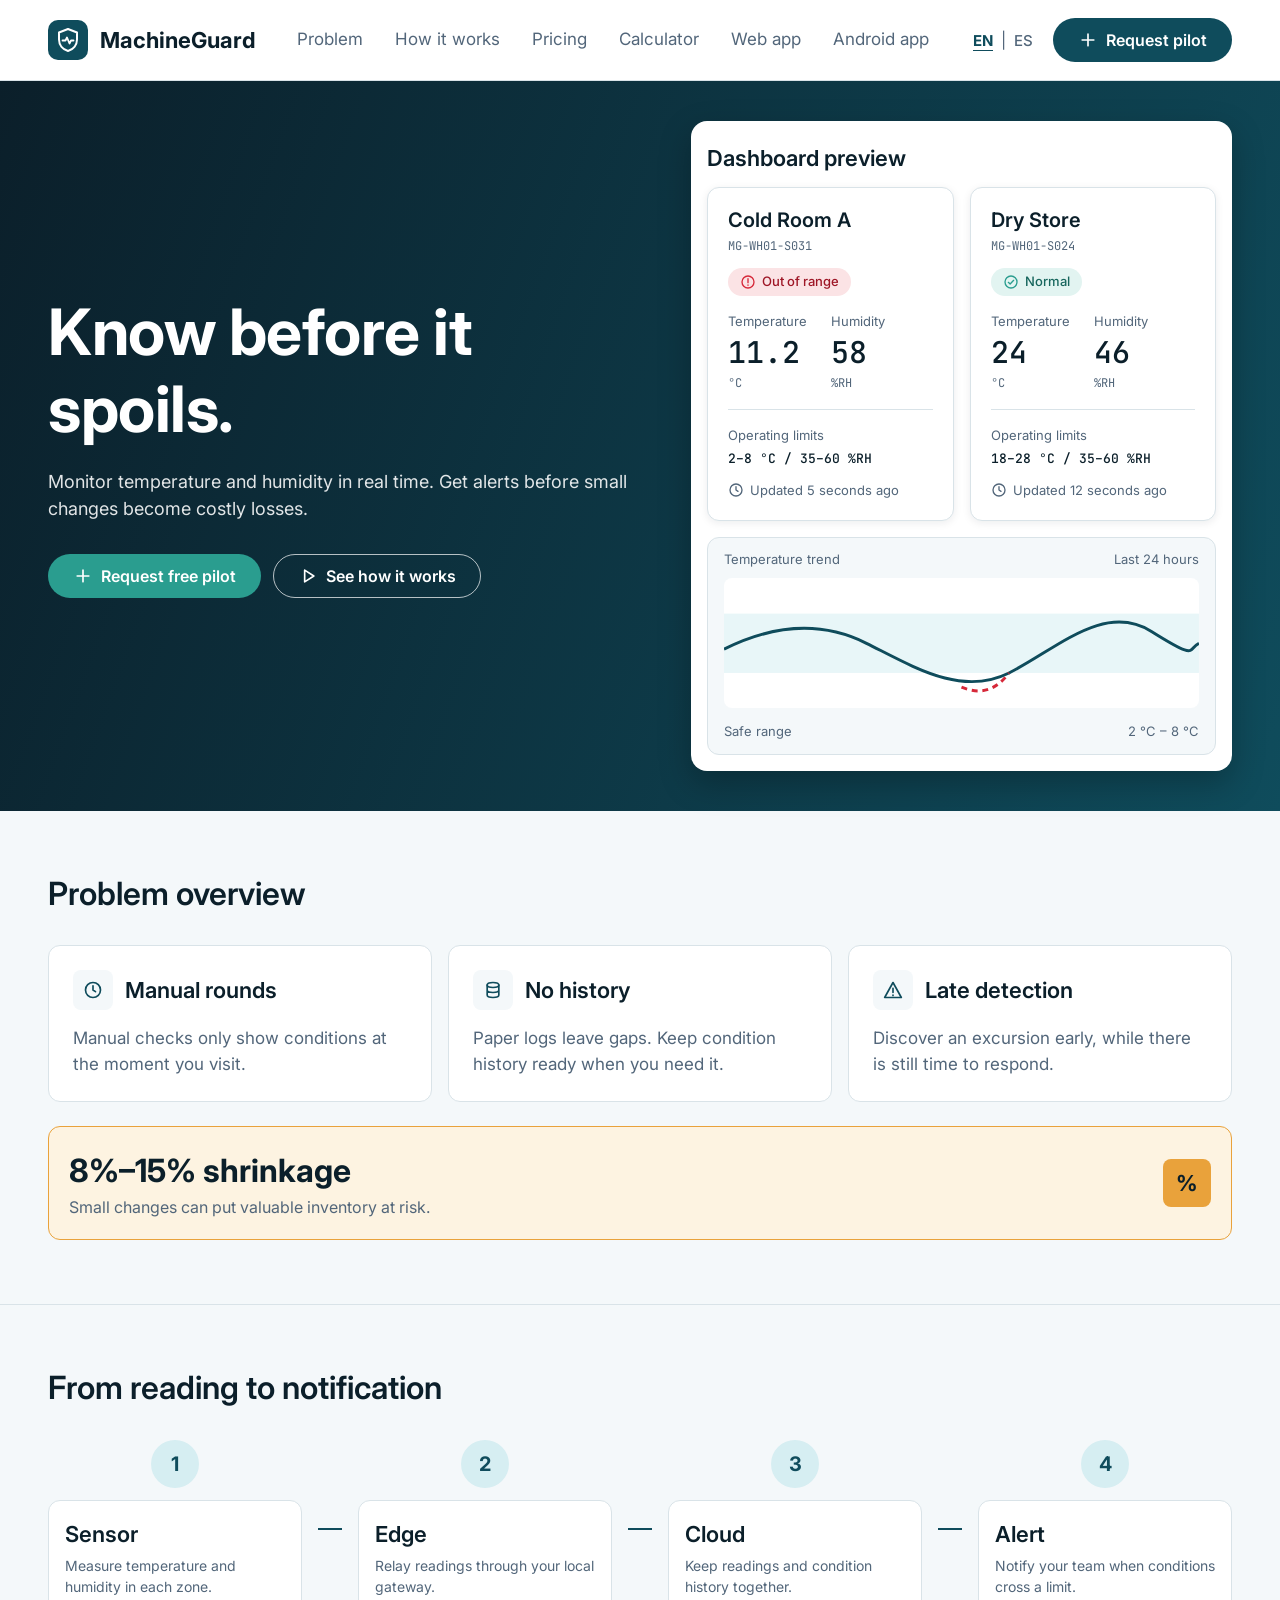
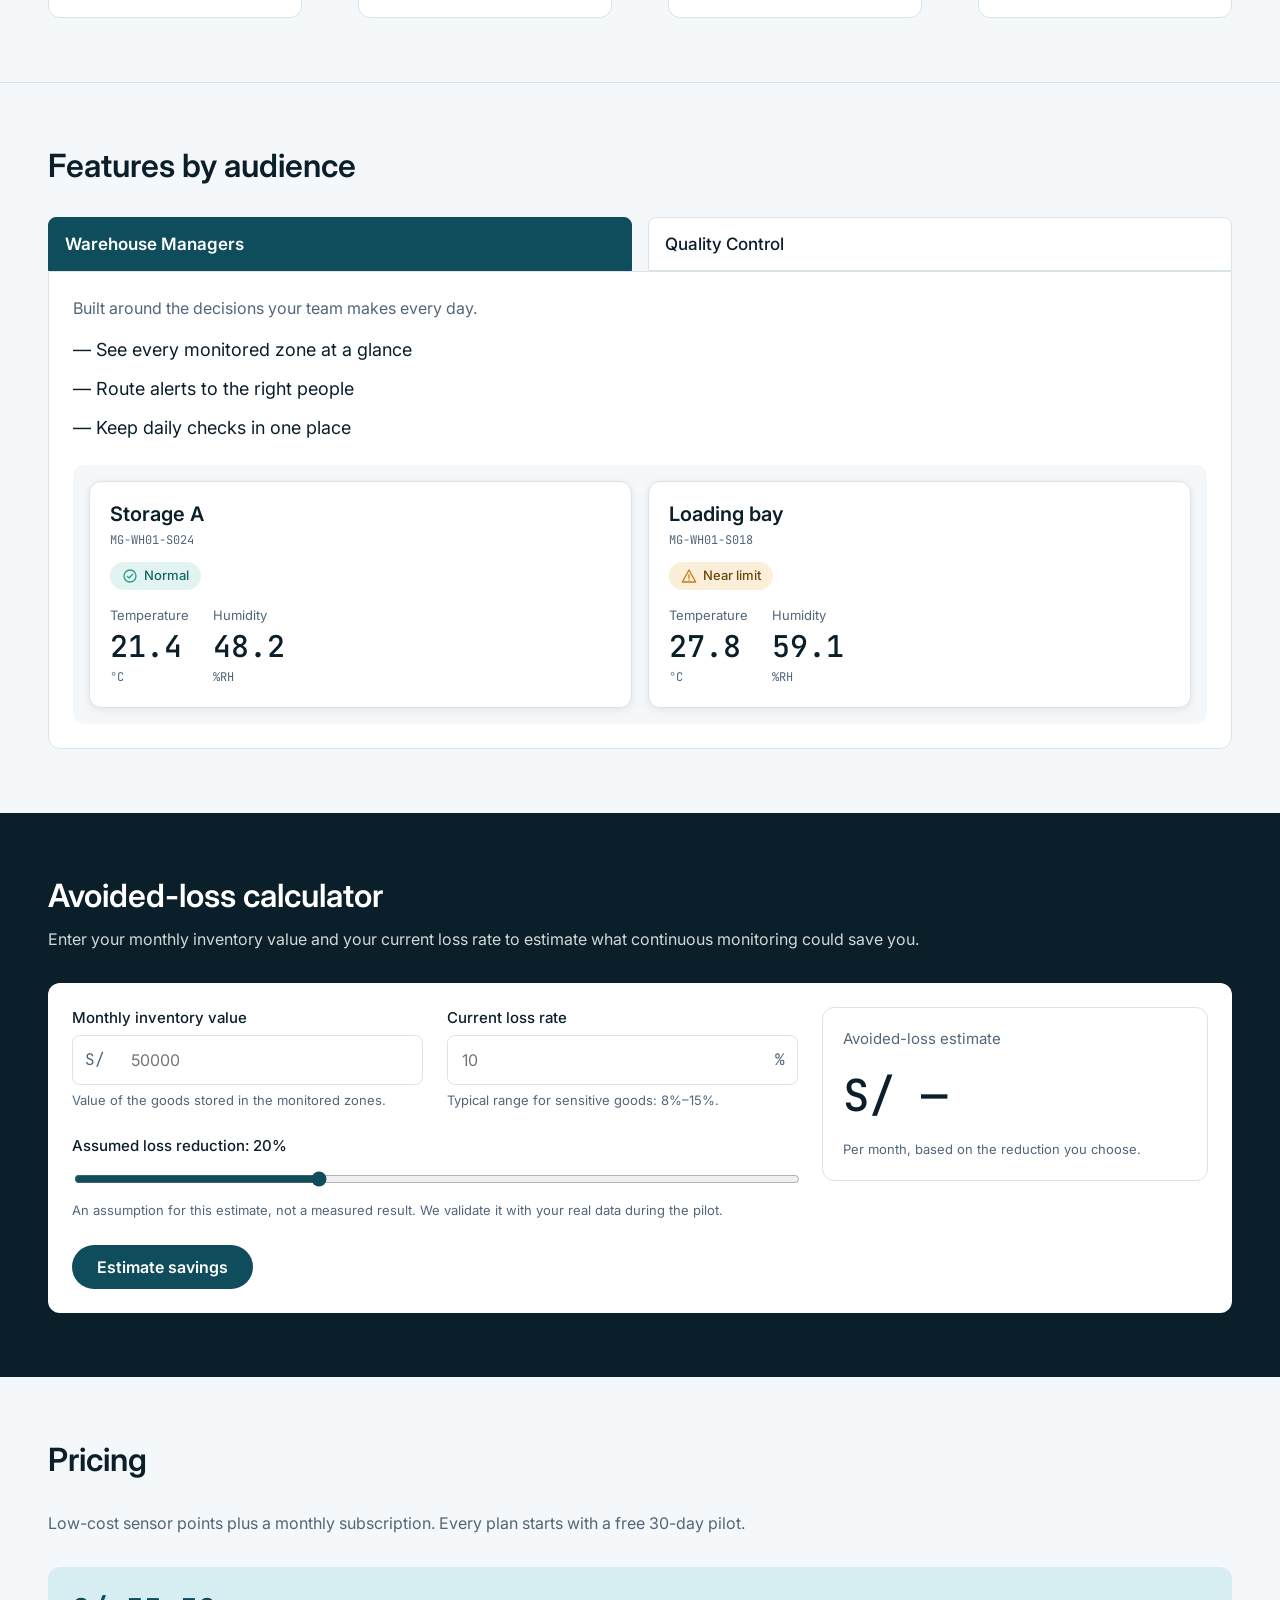
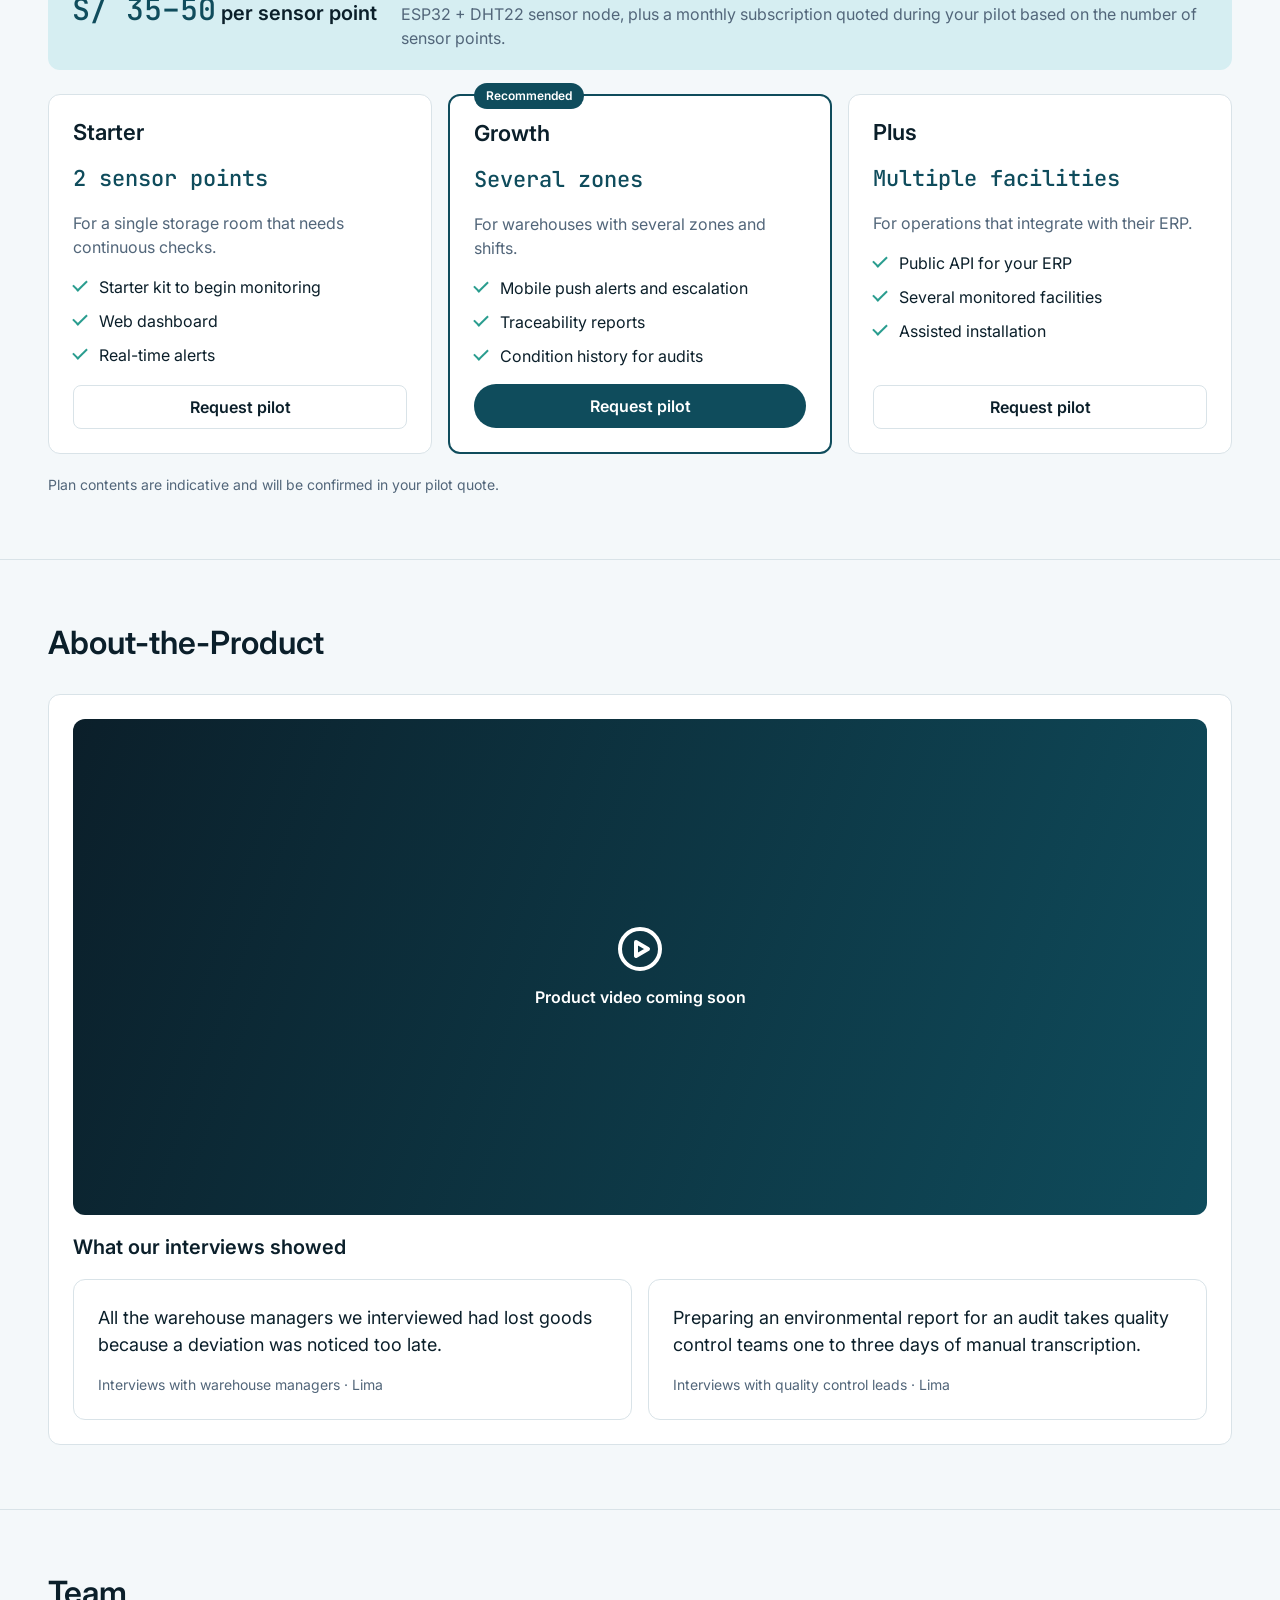
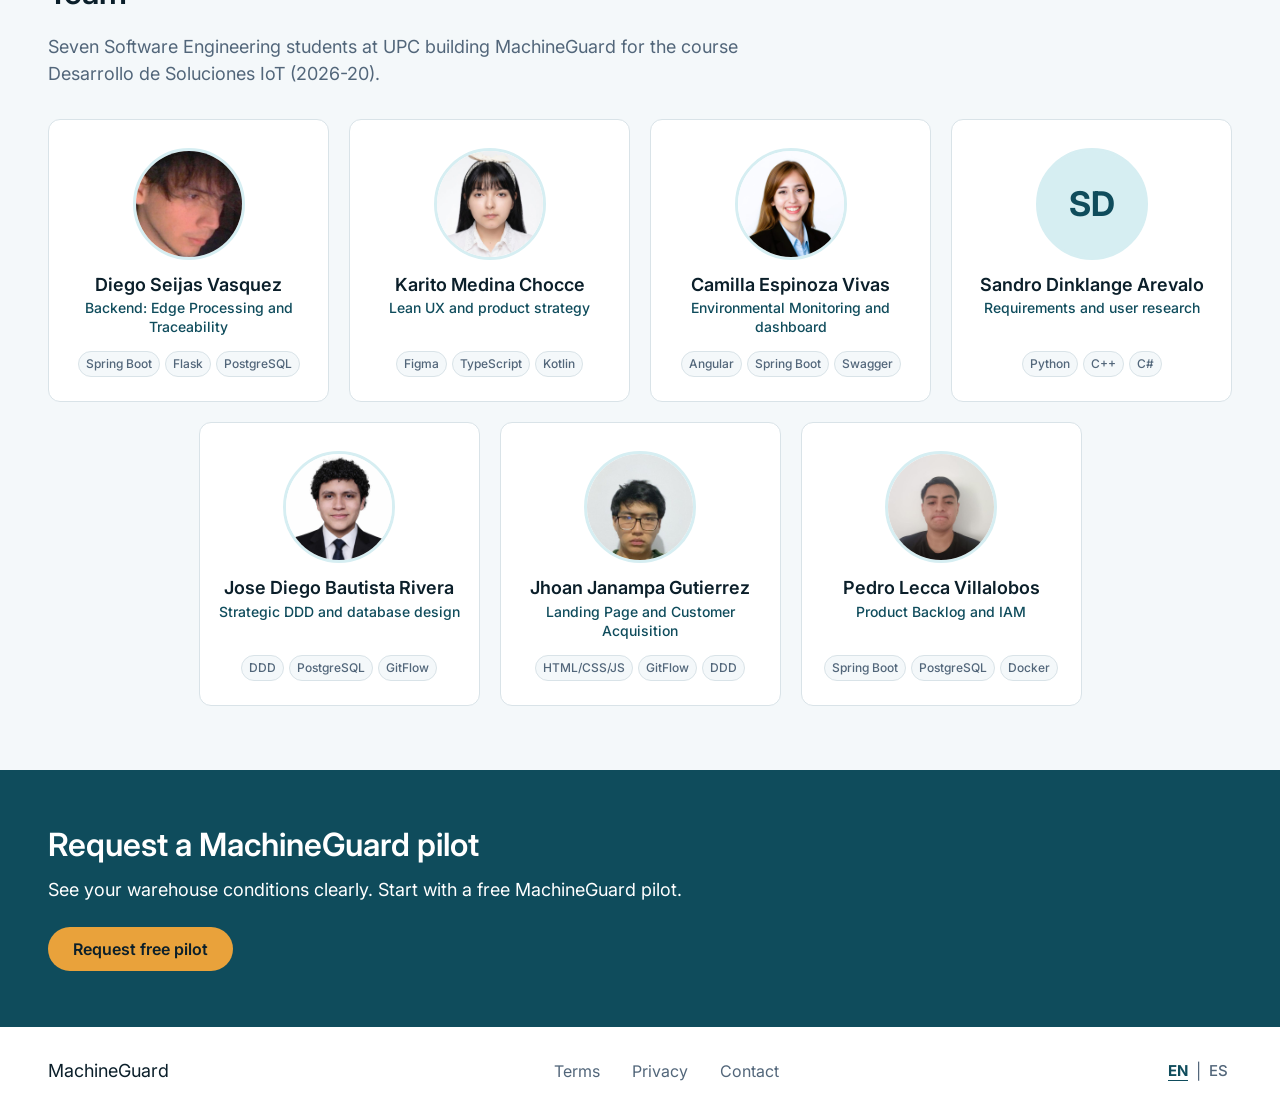
==== commit f0aa2db3: "feat(landing): link web and Android apps and send pilot requests to Core" ====
--- a/index.html
+++ b/index.html
@@ -53,6 +53,8 @@
         <a href="#how" data-i18n="nav.how">How it works</a>
         <a href="#pricing" data-i18n="nav.pricing">Pricing</a>
         <a href="#calculator" data-i18n="nav.calculator">Calculator</a>
+        <a href="https://machineguard.github.io/machineguard-web/" data-i18n="nav.webApp">Web app</a>
+        <a href="https://github.com/MachineGuard/machineguard-mobile/releases/latest" data-i18n="nav.android">Android app</a>
       </nav>
       <div class="header-actions">
         <div class="lang-switch" role="group" aria-label="Language">
@@ -401,6 +403,7 @@
   <script src="assets/js/config.js"></script>
   <script src="assets/js/calc.js"></script>
   <script src="assets/js/i18n.js"></script>
+  <script src="assets/js/pilot.js"></script>
   <script src="assets/js/main.js"></script>
 </body>
 </html>
